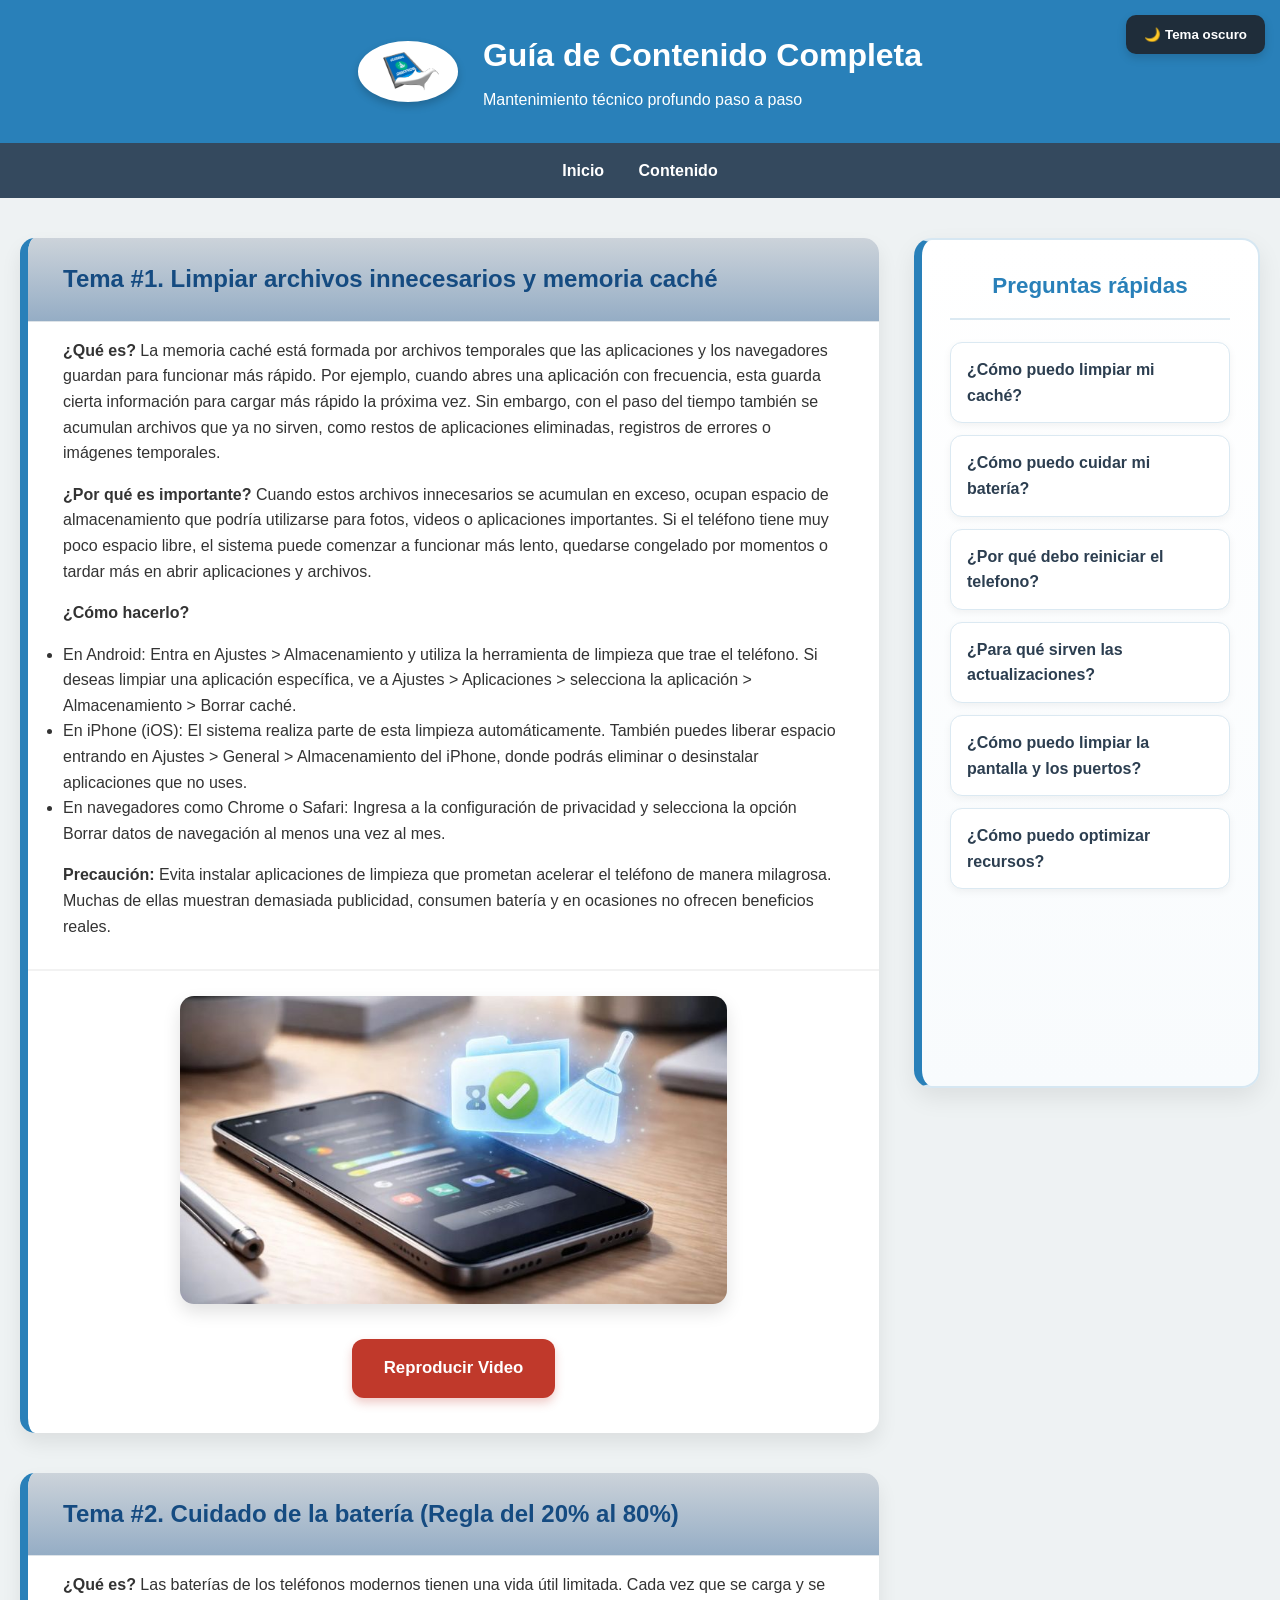
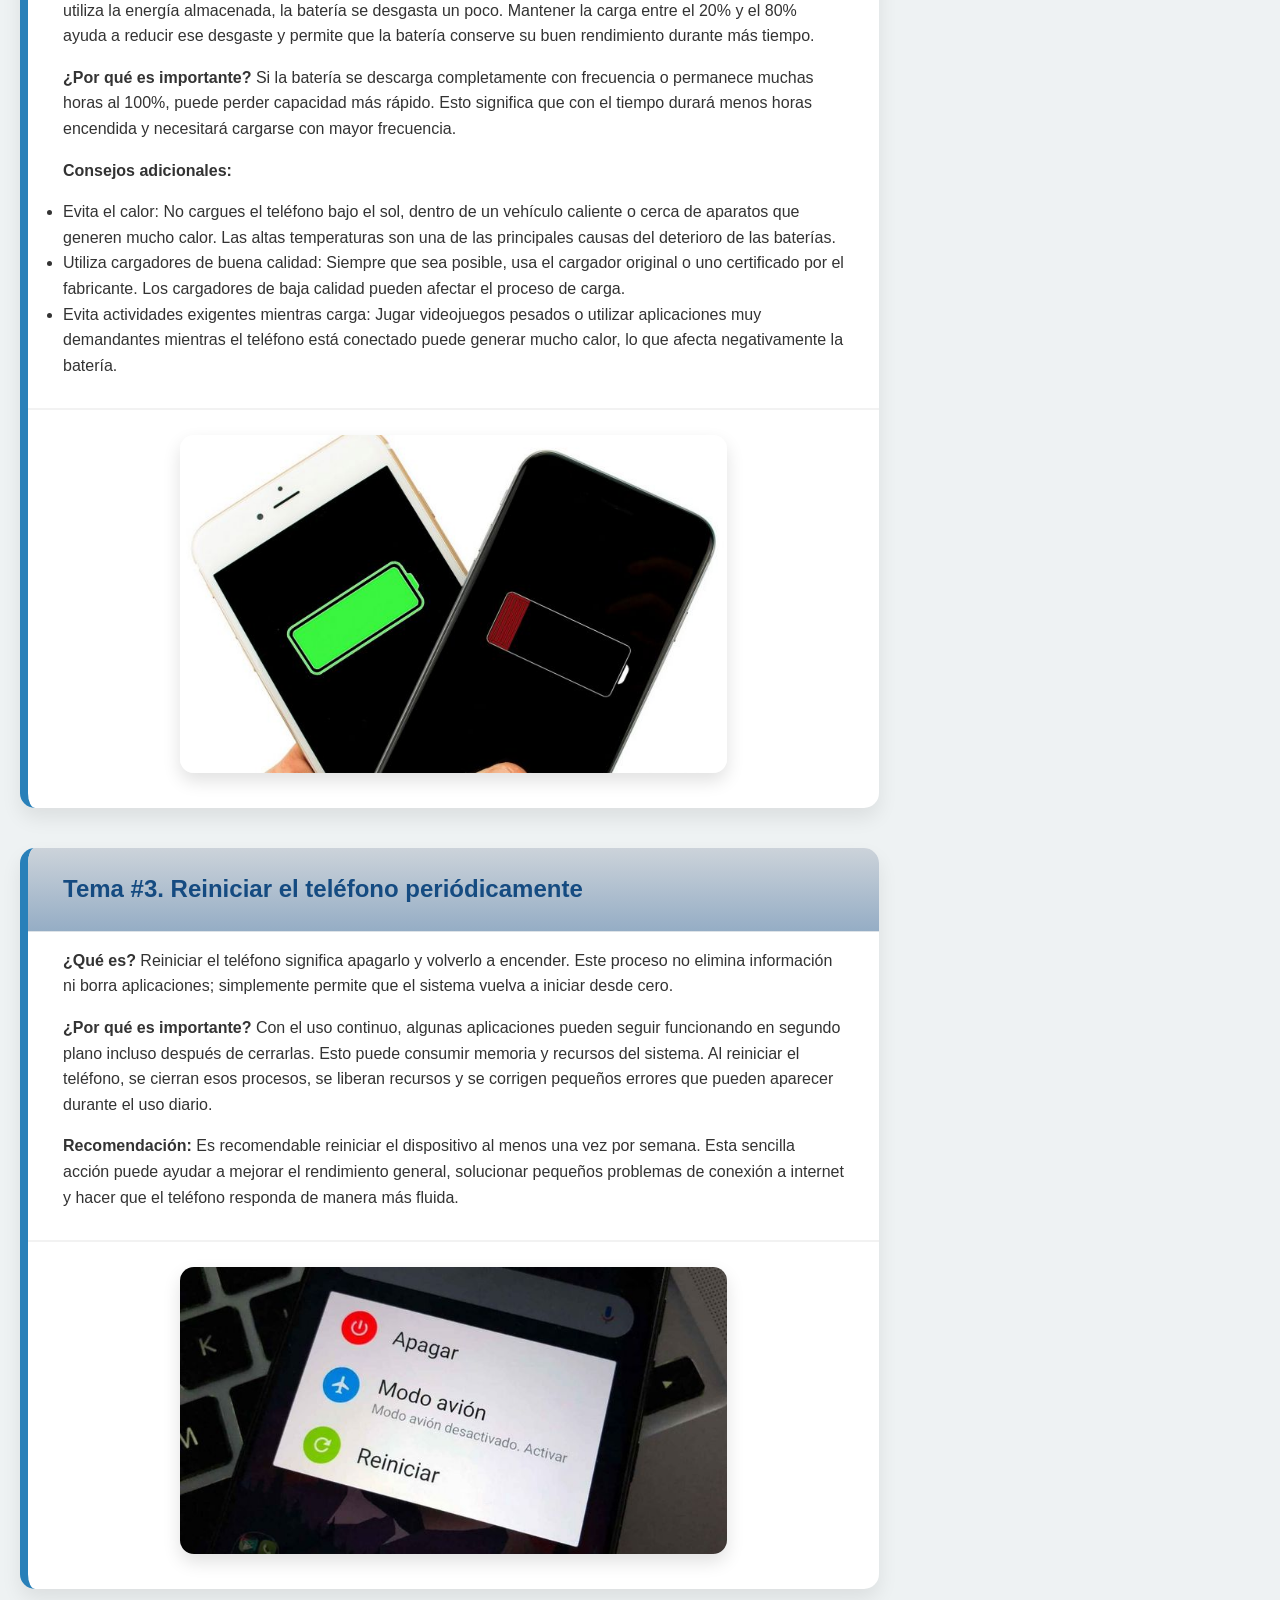
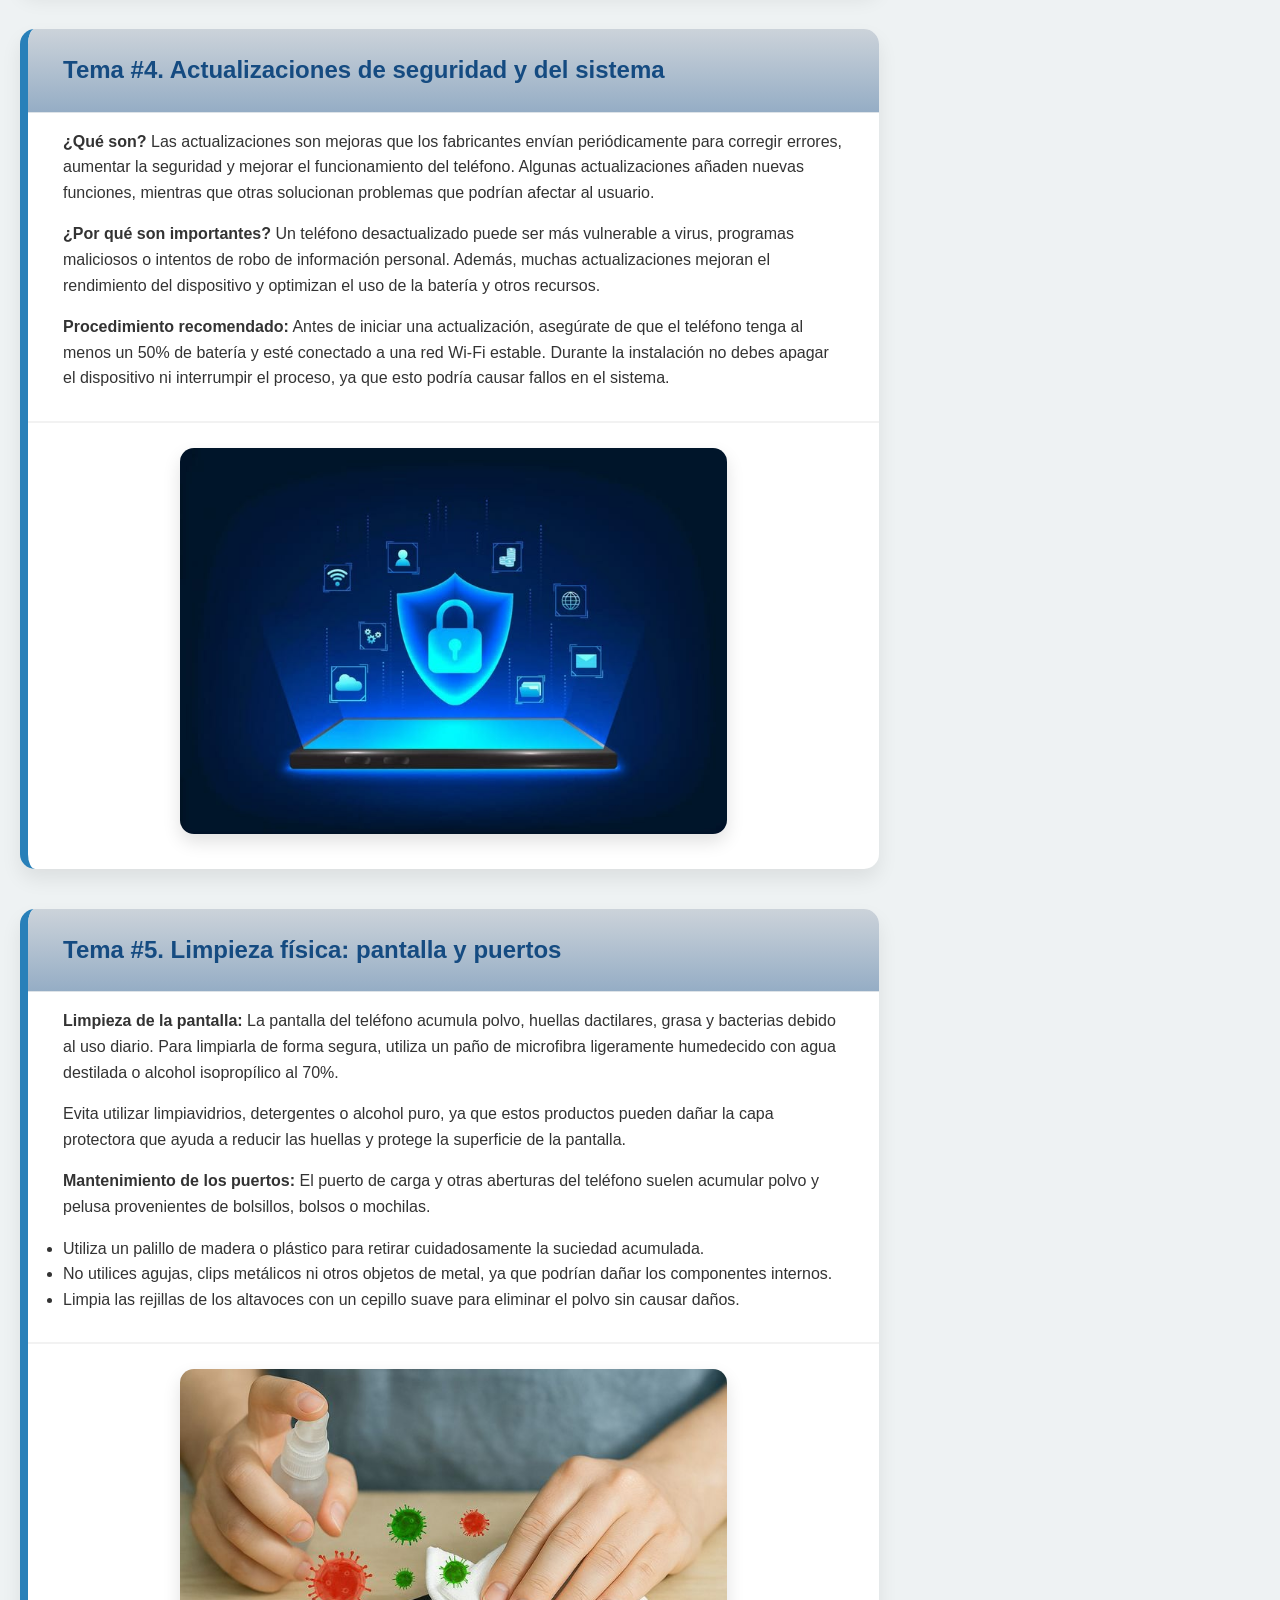
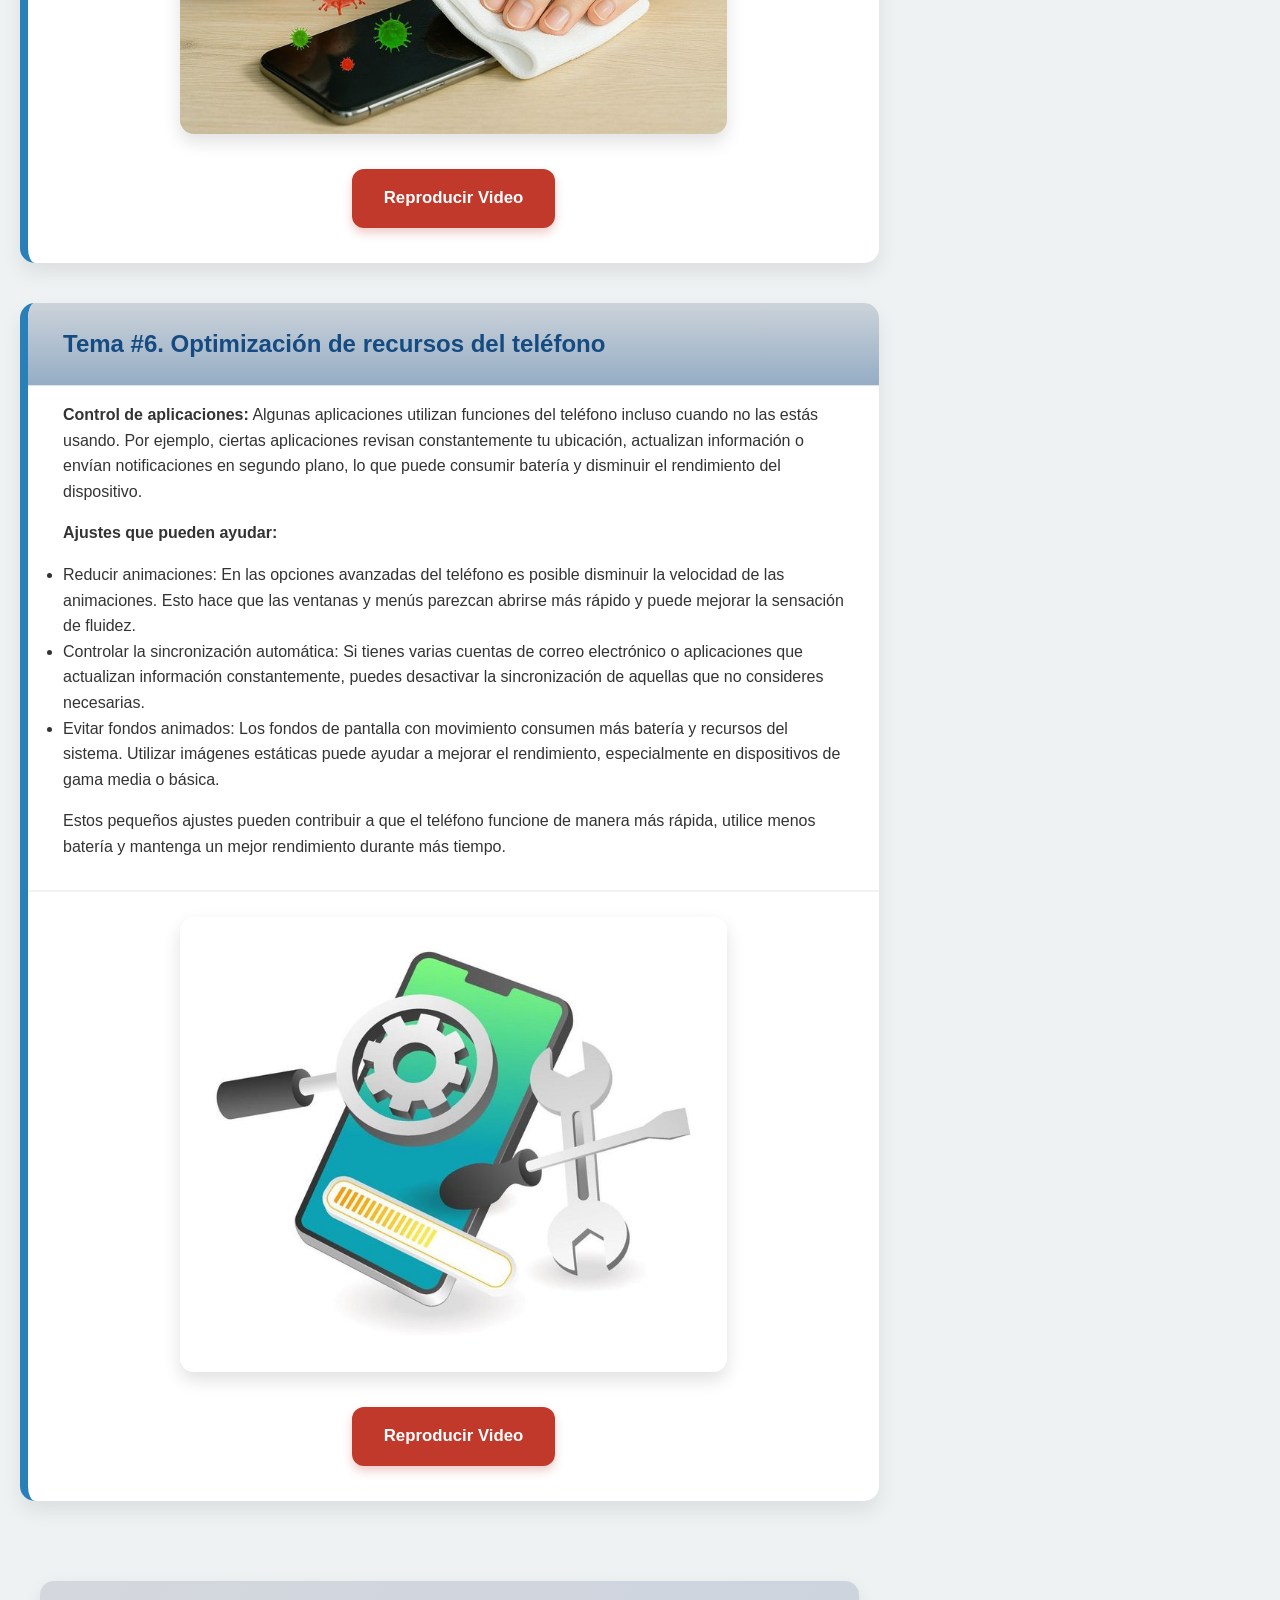
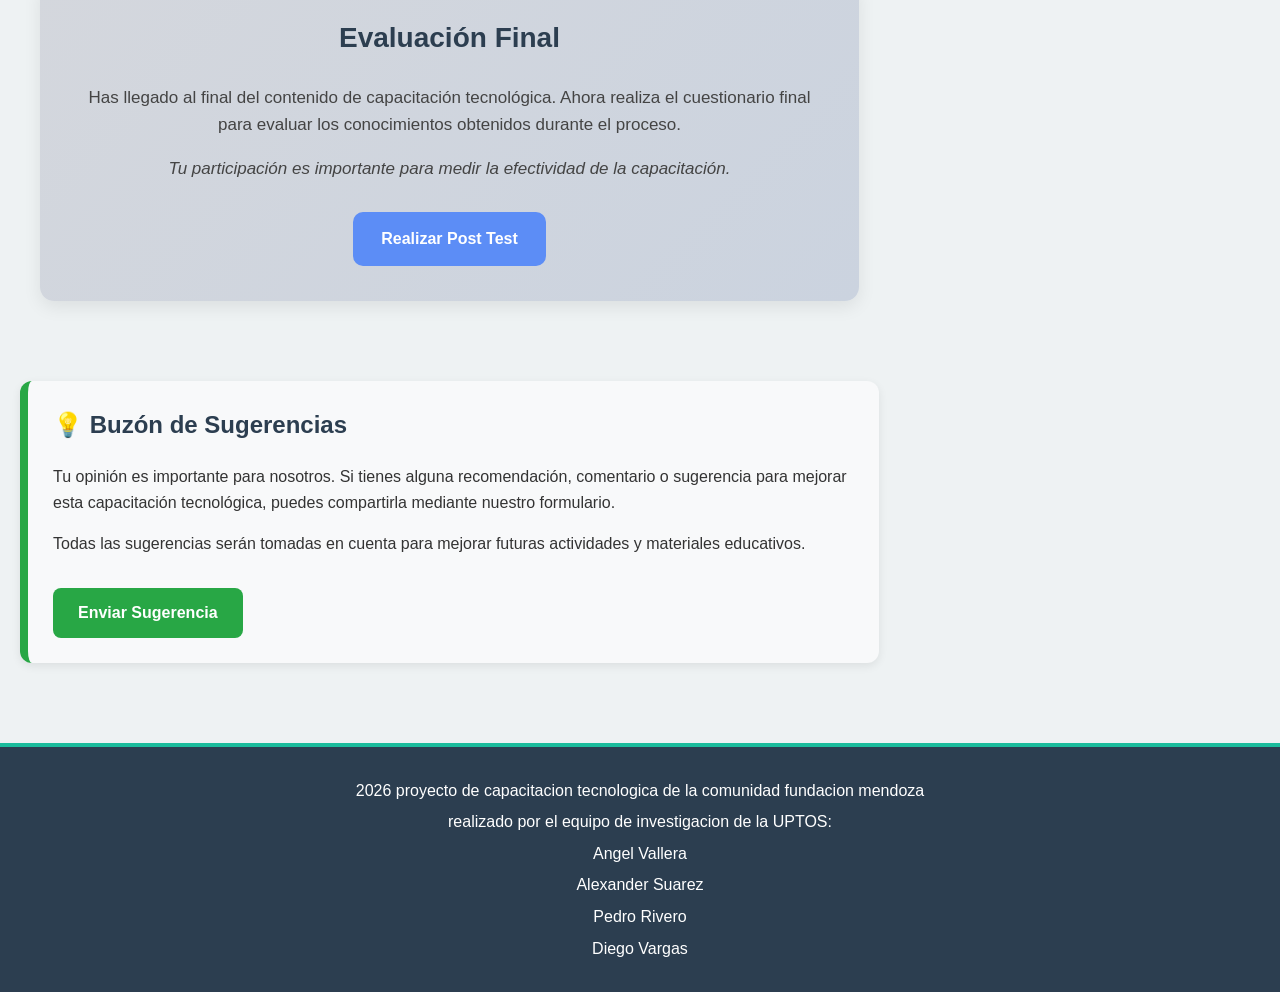
==== info.html @ 71a1b489 "Add files via upload" ====
<!DOCTYPE html>
<html lang="es">
<head>
    <meta charset="UTF-8">
    <meta name="viewport" content="width=device-width, initial-scale=1.0">
    <title>Investigación Detallada - Mantenimiento Preventivo</title>
    <link rel="stylesheet" href="info-style.css">
</head>
<body>
    <button id="tema-toggle" class="btn-tema">🌙 Tema oscuro</button>

    <header>
        <div class="header-container">
            <img src="logo web.png" alt="Logo Mantenimiento" class="logo-sitio">
            <div class="header-texto">
                <h1>Guía de Contenido Completa</h1>
                <p>Mantenimiento técnico profundo paso a paso</p>
            </div>
        </div>
    </header>

    <nav>
        <a href="index.html">Inicio</a>
        <a href="info.html">Contenido</a>
    </nav>

    <main class="contenido-principal">
        <section class="container">
            
            <article id="tema1" class="tema-bloque">
             <h2>Tema #1. Limpiar archivos innecesarios y memoria caché</h2>

<p><b>¿Qué es?</b> La memoria caché está formada por archivos temporales que las aplicaciones y los navegadores guardan para funcionar más rápido. Por ejemplo, cuando abres una aplicación con frecuencia, esta guarda cierta información para cargar más rápido la próxima vez. Sin embargo, con el paso del tiempo también se acumulan archivos que ya no sirven, como restos de aplicaciones eliminadas, registros de errores o imágenes temporales.</p>

<p><b>¿Por qué es importante?</b> Cuando estos archivos innecesarios se acumulan en exceso, ocupan espacio de almacenamiento que podría utilizarse para fotos, videos o aplicaciones importantes. Si el teléfono tiene muy poco espacio libre, el sistema puede comenzar a funcionar más lento, quedarse congelado por momentos o tardar más en abrir aplicaciones y archivos.</p>

<p><b>¿Cómo hacerlo?</b></p>

<ul>
    <li>En Android: Entra en Ajustes > Almacenamiento y utiliza la herramienta de limpieza que trae el teléfono. Si deseas limpiar una aplicación específica, ve a Ajustes > Aplicaciones > selecciona la aplicación > Almacenamiento > Borrar caché.</li>
    <li>En iPhone (iOS): El sistema realiza parte de esta limpieza automáticamente. También puedes liberar espacio entrando en Ajustes > General > Almacenamiento del iPhone, donde podrás eliminar o desinstalar aplicaciones que no uses.</li>
    <li>En navegadores como Chrome o Safari: Ingresa a la configuración de privacidad y selecciona la opción Borrar datos de navegación al menos una vez al mes.</li>
</ul>

<p><b>Precaución:</b> Evita instalar aplicaciones de limpieza que prometan acelerar el teléfono de manera milagrosa. Muchas de ellas muestran demasiada publicidad, consumen batería y en ocasiones no ofrecen beneficios reales.</p>
                <div class="fila-media">
                    <img src="1.jpg" alt="Limpieza de archivos" class="img-mediana">
                    <a href="video1.mp4" target="_blank" class="btn-video">Reproducir Video</a>
                </div>
            </article>

            <article id="tema2" class="tema-bloque">
             <h2>Tema #2. Cuidado de la batería (Regla del 20% al 80%)</h2>

<p><b>¿Qué es?</b> Las baterías de los teléfonos modernos tienen una vida útil limitada. Cada vez que se carga y se utiliza la energía almacenada, la batería se desgasta un poco. Mantener la carga entre el 20% y el 80% ayuda a reducir ese desgaste y permite que la batería conserve su buen rendimiento durante más tiempo.</p>

<p><b>¿Por qué es importante?</b> Si la batería se descarga completamente con frecuencia o permanece muchas horas al 100%, puede perder capacidad más rápido. Esto significa que con el tiempo durará menos horas encendida y necesitará cargarse con mayor frecuencia.</p>

<p><b>Consejos adicionales:</b></p>

<ul>
    <li>Evita el calor: No cargues el teléfono bajo el sol, dentro de un vehículo caliente o cerca de aparatos que generen mucho calor. Las altas temperaturas son una de las principales causas del deterioro de las baterías.</li>
    <li>Utiliza cargadores de buena calidad: Siempre que sea posible, usa el cargador original o uno certificado por el fabricante. Los cargadores de baja calidad pueden afectar el proceso de carga.</li>
    <li>Evita actividades exigentes mientras carga: Jugar videojuegos pesados o utilizar aplicaciones muy demandantes mientras el teléfono está conectado puede generar mucho calor, lo que afecta negativamente la batería.</li>
</ul>
                <div class="fila-media">
                    <img src="2.jpg" alt="Cuidado de batería" class="img-mediana">
                </div>
            </article>

            <article id="tema3" class="tema-bloque">
               <h2>Tema #3. Reiniciar el teléfono periódicamente</h2>

<p><b>¿Qué es?</b> Reiniciar el teléfono significa apagarlo y volverlo a encender. Este proceso no elimina información ni borra aplicaciones; simplemente permite que el sistema vuelva a iniciar desde cero.</p>

<p><b>¿Por qué es importante?</b> Con el uso continuo, algunas aplicaciones pueden seguir funcionando en segundo plano incluso después de cerrarlas. Esto puede consumir memoria y recursos del sistema. Al reiniciar el teléfono, se cierran esos procesos, se liberan recursos y se corrigen pequeños errores que pueden aparecer durante el uso diario.</p>

<p><b>Recomendación:</b> Es recomendable reiniciar el dispositivo al menos una vez por semana. Esta sencilla acción puede ayudar a mejorar el rendimiento general, solucionar pequeños problemas de conexión a internet y hacer que el teléfono responda de manera más fluida.</p>
                <div class="fila-media">
                    <img src="3.jpg" alt="Reinicio del sistema" class="img-mediana">
                </div>
            </article>

            <article id="tema4" class="tema-bloque">
              <h2>Tema #4. Actualizaciones de seguridad y del sistema</h2>

<p><b>¿Qué son?</b> Las actualizaciones son mejoras que los fabricantes envían periódicamente para corregir errores, aumentar la seguridad y mejorar el funcionamiento del teléfono. Algunas actualizaciones añaden nuevas funciones, mientras que otras solucionan problemas que podrían afectar al usuario.</p>

<p><b>¿Por qué son importantes?</b> Un teléfono desactualizado puede ser más vulnerable a virus, programas maliciosos o intentos de robo de información personal. Además, muchas actualizaciones mejoran el rendimiento del dispositivo y optimizan el uso de la batería y otros recursos.</p>

<p><b>Procedimiento recomendado:</b> Antes de iniciar una actualización, asegúrate de que el teléfono tenga al menos un 50% de batería y esté conectado a una red Wi-Fi estable. Durante la instalación no debes apagar el dispositivo ni interrumpir el proceso, ya que esto podría causar fallos en el sistema.</p>
                <div class="fila-media">
                    <img src="4.jpg" alt="Actualización de software" class="img-mediana">
                </div>
            </article>

            <article id="tema5" class="tema-bloque">
             <h2>Tema #5. Limpieza física: pantalla y puertos</h2>

<p><b>Limpieza de la pantalla:</b> La pantalla del teléfono acumula polvo, huellas dactilares, grasa y bacterias debido al uso diario. Para limpiarla de forma segura, utiliza un paño de microfibra ligeramente humedecido con agua destilada o alcohol isopropílico al 70%.</p>

<p>Evita utilizar limpiavidrios, detergentes o alcohol puro, ya que estos productos pueden dañar la capa protectora que ayuda a reducir las huellas y protege la superficie de la pantalla.</p>

<p><b>Mantenimiento de los puertos:</b> El puerto de carga y otras aberturas del teléfono suelen acumular polvo y pelusa provenientes de bolsillos, bolsos o mochilas.</p>

<ul>
    <li>Utiliza un palillo de madera o plástico para retirar cuidadosamente la suciedad acumulada.</li>
    <li>No utilices agujas, clips metálicos ni otros objetos de metal, ya que podrían dañar los componentes internos.</li>
    <li>Limpia las rejillas de los altavoces con un cepillo suave para eliminar el polvo sin causar daños.</li>
</ul>
                <div class="fila-media">
                    <img src="5.jpg" alt="Limpieza física" class="img-mediana">
                    <a href="video5.mp4" target="_blank" class="btn-video">Reproducir Video</a>
                </div>
            </article>

            <article id="tema6" class="tema-bloque">
         <h2>Tema #6. Optimización de recursos del teléfono</h2>

<p><b>Control de aplicaciones:</b> Algunas aplicaciones utilizan funciones del teléfono incluso cuando no las estás usando. Por ejemplo, ciertas aplicaciones revisan constantemente tu ubicación, actualizan información o envían notificaciones en segundo plano, lo que puede consumir batería y disminuir el rendimiento del dispositivo.</p>

<p><b>Ajustes que pueden ayudar:</b></p>

<ul>
    <li>Reducir animaciones: En las opciones avanzadas del teléfono es posible disminuir la velocidad de las animaciones. Esto hace que las ventanas y menús parezcan abrirse más rápido y puede mejorar la sensación de fluidez.</li>
    <li>Controlar la sincronización automática: Si tienes varias cuentas de correo electrónico o aplicaciones que actualizan información constantemente, puedes desactivar la sincronización de aquellas que no consideres necesarias.</li>
    <li>Evitar fondos animados: Los fondos de pantalla con movimiento consumen más batería y recursos del sistema. Utilizar imágenes estáticas puede ayudar a mejorar el rendimiento, especialmente en dispositivos de gama media o básica.</li>
</ul>

<p>Estos pequeños ajustes pueden contribuir a que el teléfono funcione de manera más rápida, utilice menos batería y mantenga un mejor rendimiento durante más tiempo.</p>
                <div class="fila-media">
                    <img src="6.jpg" alt="Optimización de recursos" class="img-mediana">
                    <a href="video6.mp4" target="_blank" class="btn-video">Reproducir Video</a>
                </div>
            </article>

            <section class="post-test">
                <div class="post-test-box">
                    <h2>Evaluación Final</h2>

                    <p>
                        Has llegado al final del contenido de capacitación tecnológica.
                        Ahora realiza el cuestionario final para evaluar los conocimientos
                        obtenidos durante el proceso.
                    </p>

                    <p class="nota-post">
                        Tu participación es importante para medir la efectividad de la capacitación.
                    </p>

                    <a href="https://docs.google.com/forms/d/14wdNk48Sd9aMszCp9nceP_aJerEyfp00FJohnxTv6bg/edit"
                       target="_blank"
                       class="btn-post-test">
                       Realizar Post Test
                    </a>
                </div>
            </section>
<section class="buzon-sugerencias">
    <div class="sugerencias-box">

        <h2>💡 Buzón de Sugerencias</h2>

        <p>
            Tu opinión es importante para nosotros. Si tienes alguna recomendación,
            comentario o sugerencia para mejorar esta capacitación tecnológica,
            puedes compartirla mediante nuestro formulario.
        </p>

        <p>
            Todas las sugerencias serán tomadas en cuenta para mejorar futuras
            actividades y materiales educativos.
        </p>

        <a href="https://docs.google.com/forms/d/e/1FAIpQLSfY4zK6LDPZtEzQMRwhJcm-G4eXwYAjI5s2JWWVG6-jeSOGWw/viewform?usp=publish-editor"
           target="_blank"
           class="btn-sugerencias">
           Enviar Sugerencia
        </a>

    </div>
</section>
        </section>

        <aside class="aside-preguntas">
            <h3>Preguntas rápidas</h3>
            <a href="#tema1">¿Cómo puedo limpiar mi caché?</a>
            <a href="#tema2">¿Cómo puedo cuidar mi batería?</a>
            <a href="#tema3">¿Por qué debo reiniciar el telefono?</a>
            <a href="#tema4">¿Para qué sirven las actualizaciones?</a>
            <a href="#tema5">¿Cómo puedo limpiar la pantalla y los puertos?</a>
            <a href="#tema6">¿Cómo puedo optimizar recursos?</a>
        </aside>
    </main>

    <footer class="footer">
        <p>2026 proyecto de capacitacion tecnologica de la comunidad fundacion mendoza</p>
        <p>realizado por el equipo de investigacion de la UPTOS:</p>
        <p>Angel Vallera </p>
        <p>Alexander Suarez </p>
        <p>Pedro Rivero </p>
        <p>Diego Vargas </p>
    </footer>

    <script>
        const botonTema = document.getElementById("tema-toggle");

        if (localStorage.getItem("tema") === "oscuro") {
            document.body.classList.add("dark-mode");
            botonTema.textContent = "☀️ Tema claro";
        }

        botonTema.addEventListener("click", () => {
            document.body.classList.toggle("dark-mode");

            if (document.body.classList.contains("dark-mode")) {
                localStorage.setItem("tema", "oscuro");
                botonTema.textContent = "☀️ Tema claro";
            } else {
                localStorage.setItem("tema", "claro");
                botonTema.textContent = "🌙 Tema oscuro";
            }
        });
    </script>
</body>
</html>
---- info-style.css ----
/* --- ESTILOS GENERALES --- */
body {
    font-family: 'Segoe UI', Tahoma, Geneva, Verdana, sans-serif;
    margin: 0;
    background-color: #eef2f3;
    color: #333;
    line-height: 1.6;
    transition: background-color 0.3s ease, color 0.3s ease;
}

html {
    scroll-behavior: smooth;
}

header {
    background: #2980b9;
    color: white;
    padding: 30px 20px;
    transition: background-color 0.3s ease;
}

.header-container {
    display: flex;
    align-items: center;
    justify-content: center;
    gap: 25px;
    max-width: 1150px;
    margin: 0 auto;
}

.logo-sitio {
    width: 90px;
    height: auto;
    border-radius: 50%;
    background-color: white;
    padding: 5px;
    box-shadow: 0 4px 8px rgba(0,0,0,0.2);
}

.header-texto {
    text-align: left;
}

.header-texto h1 {
    margin: 0;
}

.header-texto p {
    margin: 6px 0 0;
}

/* --- NAVEGACIÓN --- */
nav {
    background: #34495e;
    padding: 15px;
    text-align: center;
    position: sticky;
    top: 0;
    z-index: 100;
    transition: background-color 0.3s ease;
}

nav a {
    color: white;
    margin: 0 15px;
    text-decoration: none;
    font-weight: bold;
}

/* --- CONTENIDO PRINCIPAL + ASIDE --- */
.contenido-principal {
    max-width: 1400px;
    margin: 40px auto;
    padding: 0 20px;
    display: flex;
    gap: 35px;
    align-items: flex-start;
}

/* --- BLOQUES DE CONTENIDO --- */
.container {
    flex: 1;
    margin: 0;
    padding: 0;
    max-width: 1100px;
}

.tema-bloque {
    background: white;
    margin-bottom: 40px;
    padding: 0;
    border-radius: 15px;
    border-left: 8px solid #2980b9;
    box-shadow: 0 10px 20px rgba(0,0,0,0.08);
    overflow: hidden;
    transition: background-color 0.3s ease, box-shadow 0.3s ease;
}

.tema-bloque h2 {
    background: linear-gradient(180deg,#ccd3da 0%,#95adc5 100%);
    color: #154b81;
    margin: 0;
    padding: 22px 35px;
    border-bottom: 1px solid #dde3e8;
    transition: background 0.3s ease, color 0.3s ease;
}

.tema-bloque p,
.tema-bloque ul,
.tema-bloque .fila-media {
    padding-left: 35px;
    padding-right: 35px;
}

.tema-bloque .fila-media {
    padding-bottom: 35px;
}
/* --- BUZON DE SUGERENCIAS --- */
.buzon-sugerencias{
    margin: 40px 0;
}

.sugerencias-box{
    background: #f8f9fa;
    border-left: 8px solid #28a745;
    padding: 25px;
    border-radius: 12px;
    box-shadow: 0 3px 10px rgba(0,0,0,0.08);
}

.sugerencias-box h2{
    margin-top: 0;
    color: #2c3e50;
}

.btn-sugerencias{
    display: inline-block;
    margin-top: 15px;
    padding: 12px 25px;
    background: #28a745;
    color: white;
    text-decoration: none;
    border-radius: 8px;
    font-weight: bold;
    transition: 0.3s;
}

.btn-sugerencias:hover{
    transform: translateY(-2px);
}
/* --- ASIDE DE PREGUNTAS --- */
.aside-preguntas {
    width: 280px;
    min-height: calc(100vh - 110px);
    background: linear-gradient(180deg, #ffffff 0%, #f8fbfd 100%);
    padding: 28px;
    border-radius: 18px;
    border: 2px solid #d6e7f2;
    border-left: 8px solid #2980b9;
    box-shadow:
        0 10px 25px rgba(0,0,0,0.08),
        inset 0 1px 0 rgba(255,255,255,0.8);
    position: sticky;
    top: 90px;
    flex-shrink: 0;
    transition: background 0.3s ease, border-color 0.3s ease;
}

.aside-preguntas h3 {
    margin-top: 0;
    color: #2980b9;
    font-size: 1.4em;
    border-bottom: 2px solid #dbe9f2;
    padding-bottom: 14px;
    margin-bottom: 22px;
    text-align: center;
    transition: color 0.3s ease, border-color 0.3s ease;
}

.aside-preguntas a {
    display: block;
    text-decoration: none;
    color: #2c3e50;
    font-weight: 600;
    padding: 14px 16px;
    border-radius: 12px;
    margin-bottom: 12px;
    transition: all 0.25s ease;
    background: #ffffff;
    border: 1px solid #dbe9f2;
    box-shadow: 0 3px 8px rgba(0,0,0,0.05);
}

.aside-preguntas a:hover {
    background: #2980b9;
    color: white;
    border-color: #2980b9;
    transform: translateX(6px);
    box-shadow: 0 8px 16px rgba(41,128,185,0.25);
}

/* --- FILA DE IMAGEN Y BOTÓN --- */
.fila-media {
    display: flex;
    align-items: center;
    justify-content: center;
    gap: 35px;
    margin-top: 30px;
    border-top: 2px solid #f2f2f2;
    padding: 25px 35px 35px;
    flex-wrap: wrap;
    text-align: center;
}

.img-mediana {
    width: 70%;
    max-width: 600px;
    height: auto;
    display: block;
    margin: 0 auto;
    border-radius: 14px;
    box-shadow: 0 8px 18px rgba(0,0,0,0.12);
}

.btn-video {
    display: inline-block;
    padding: 16px 32px;
    background-color: #c0392b;
    color: white;
    text-decoration: none;
    border-radius: 12px;
    font-weight: bold;
    font-size: 1.05em;
    transition: all 0.3s ease;
    text-align: center;
    box-shadow: 0 5px 10px rgba(192,57,43,0.25);
}

.btn-video:hover {
    background-color: #e74c3c;
    transform: translateY(-3px);
    box-shadow: 0 8px 14px rgba(231,76,60,0.25);
}

/* ===== POST TEST ===== */
.post-test {
    margin: 60px auto;
    padding: 20px;
}

.post-test-box {
    background: linear-gradient(135deg, #d4d7dd, #cbd3df);
    border-radius: 14px;
    padding: 35px;
    max-width: 850px;
    margin: auto;
    text-align: center;
    box-shadow: 0 6px 18px rgba(0, 0, 0, 0.08);
    transition: background 0.3s ease, color 0.3s ease;
}

.post-test-box h2 {
    margin-top: 0;
    color: #2c3e50;
    font-size: 28px;
    transition: color 0.3s ease;
}

.post-test-box p {
    color: #444;
    font-size: 17px;
    line-height: 1.6;
    margin-bottom: 15px;
    transition: color 0.3s ease;
}

.nota-post {
    font-style: italic;
    color: #5a6470;
}

.btn-post-test {
    display: inline-block;
    margin-top: 15px;
    padding: 14px 28px;
    background: #5c8df6;
    color: white;
    text-decoration: none;
    font-size: 16px;
    font-weight: bold;
    border-radius: 10px;
    transition: 0.3s ease;
}

.btn-post-test:hover {
    background: #4475db;
    transform: translateY(-2px);
    box-shadow: 0 5px 12px rgba(68,117,219,0.25);
}

/* --- FOOTER --- */
.footer {
    width: 100%;
    background-color: #2c3e50;
    color: #ffffff;
    text-align: center;
    padding: 25px 15px;
    margin-top: 40px;
    border-top: 4px solid #1abc9c;
    box-sizing: border-box;
    transition: background-color 0.3s ease, color 0.3s ease;
}

.footer p {
    margin: 6px 0;
    font-size: 16px;
}

/* --- BOTÓN TEMA OSCURO --- */
.btn-tema {
    position: fixed;
    top: 15px;
    right: 15px;
    z-index: 1000;
    background: #1f2d3a;
    color: white;
    border: none;
    padding: 12px 18px;
    border-radius: 10px;
    font-weight: bold;
    cursor: pointer;
    box-shadow: 0 4px 10px rgba(0,0,0,0.15);
    transition: background 0.3s ease, transform 0.3s ease;
}

.btn-tema:hover {
    background: #2c3e50;
    transform: translateY(-2px);
}

/* --- MODO OSCURO --- */
body.dark-mode {
    background-color: #10141a;
    color: #e8edf2;
}

body.dark-mode header {
    background: #17212b;
}

body.dark-mode nav {
    background: #0f1720;
}

body.dark-mode .tema-bloque {
    background: #18212b;
    color: #e8edf2;
    box-shadow: 0 10px 20px rgba(0,0,0,0.28);
}

body.dark-mode .tema-bloque h2 {
    background: linear-gradient(180deg,#233142 0%,#314456 100%);
    color: #b9dcff;
    border-bottom-color: #2c3b49;
}

body.dark-mode .tema-bloque p,
body.dark-mode .tema-bloque ul {
    color: #d5dde6;
}

body.dark-mode .aside-preguntas {
    background: linear-gradient(180deg, #18212b 0%, #141c25 100%);
    border-color: #2c3b49;
}

body.dark-mode .aside-preguntas h3 {
    color: #7ec0ff;
    border-bottom-color: #2c3b49;
}

body.dark-mode .aside-preguntas a {
    background: #243140;
    color: #e8edf2;
    border-color: #314456;
}

body.dark-mode .aside-preguntas a:hover {
    background: #2980b9;
    color: white;
}

body.dark-mode .post-test-box {
    background: linear-gradient(135deg, #263340, #2f4050);
}

body.dark-mode .post-test-box h2 {
    color: #b9dcff;
}

body.dark-mode .post-test-box p,
body.dark-mode .nota-post {
    color: #e8edf2;
}

body.dark-mode .footer {
    background-color: #0f1720;
    color: #e8edf2;
}

body.dark-mode .btn-tema {
    background: #e8edf2;
    color: #111827;
}

/* --- RESPONSIVE --- */
@media (max-width: 1024px) {
    .contenido-principal {
        flex-direction: column;
    }

    .aside-preguntas {
        width: 100%;
        min-height: auto;
        position: static;
        order: -1;
    }
}

@media (max-width: 768px) {
    .fila-media {
        flex-direction: column;
        text-align: center;
    }

    .img-mediana {
        width: 100%;
        max-width: 100%;
    }

    .header-container {
        flex-direction: column;
    }

    .header-texto {
        text-align: center;
    }

    nav a {
        display: inline-block;
        margin: 8px;
    }

    .btn-tema {
        top: 10px;
        right: 10px;
        padding: 10px 14px;
        font-size: 14px;
    }
}
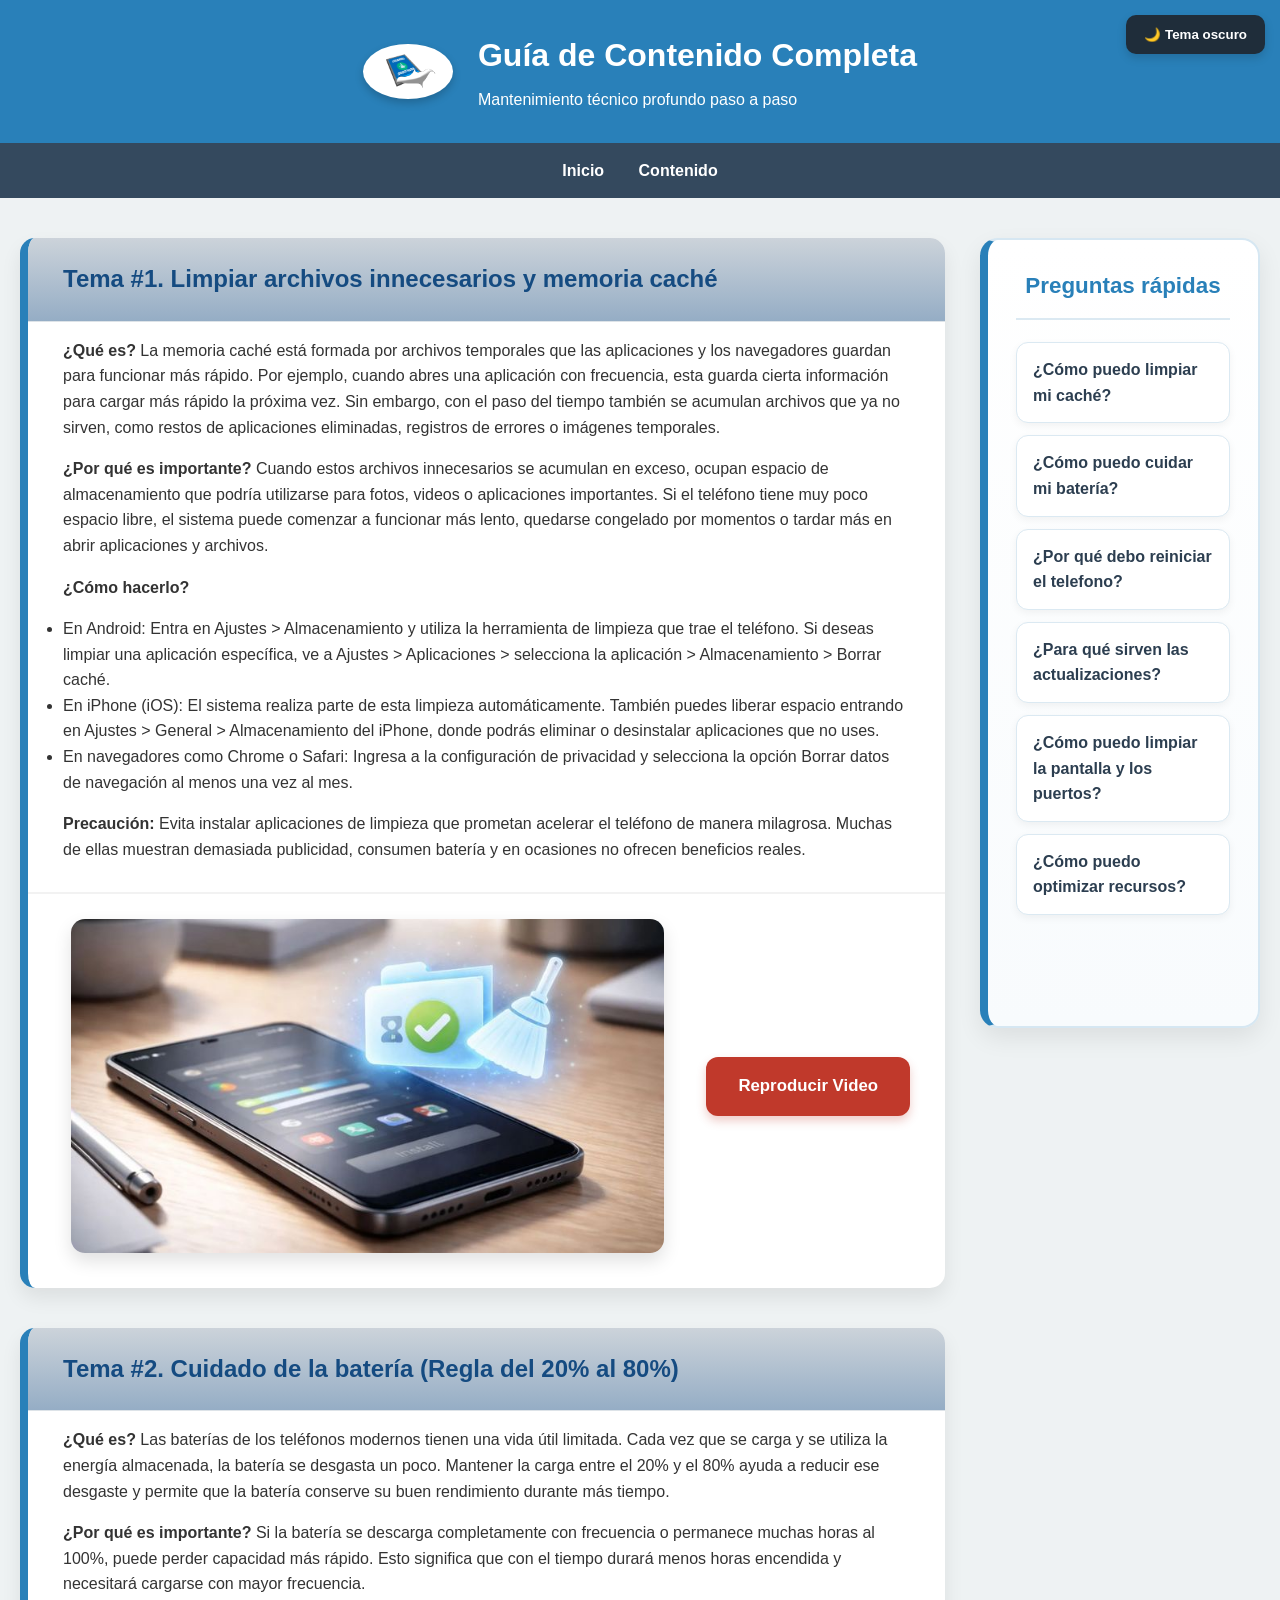
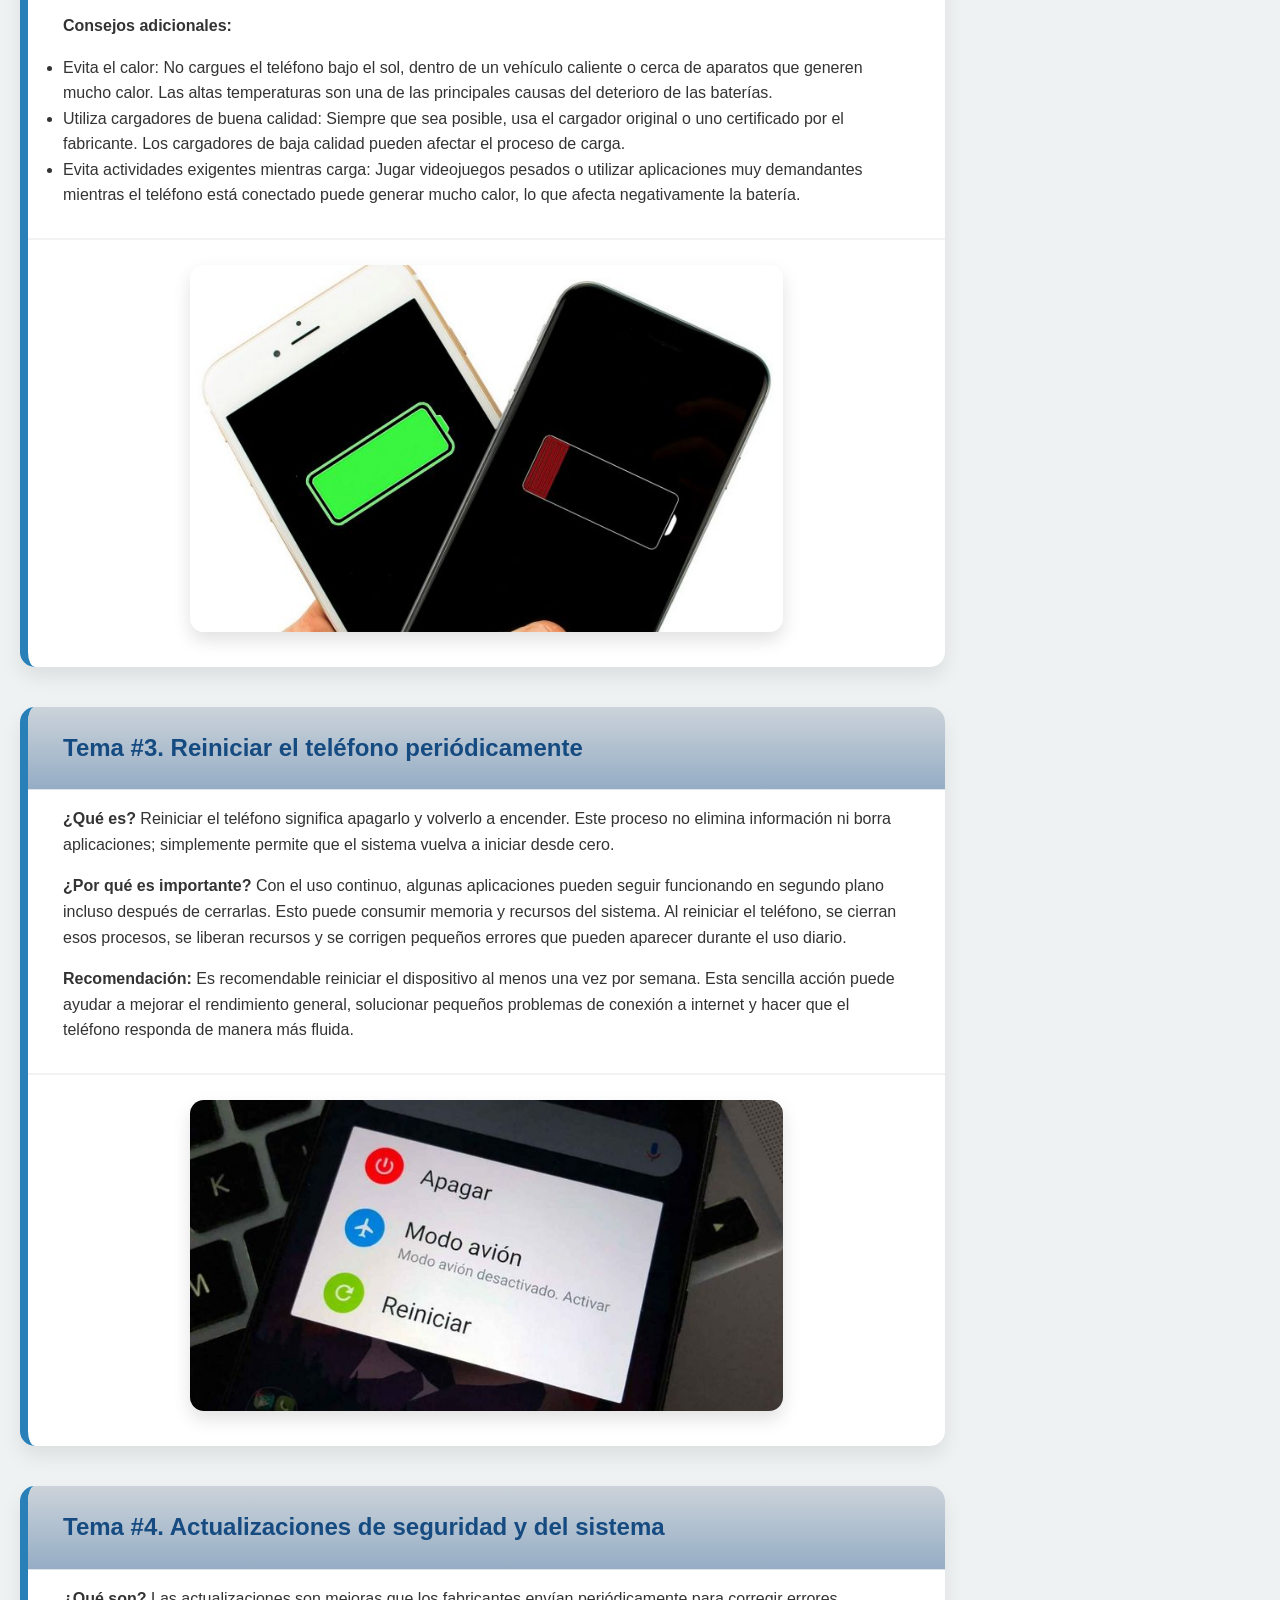
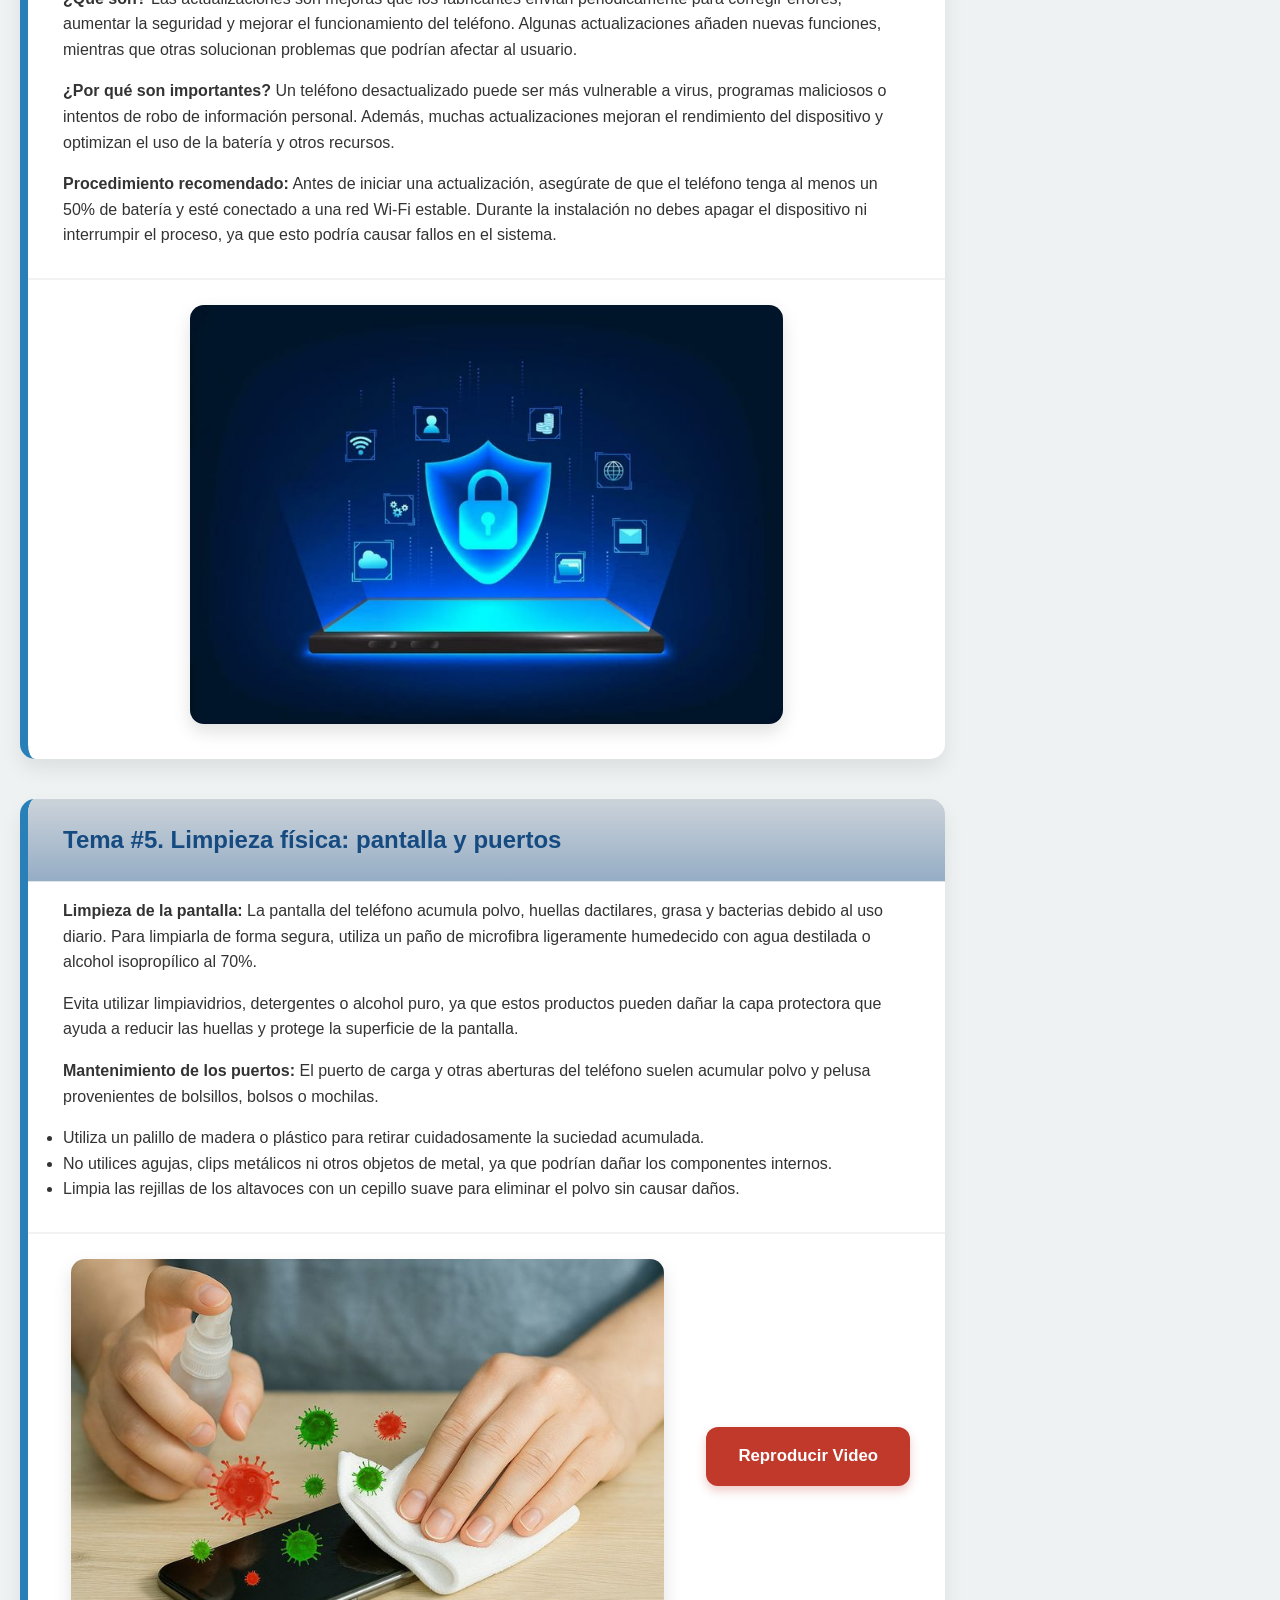
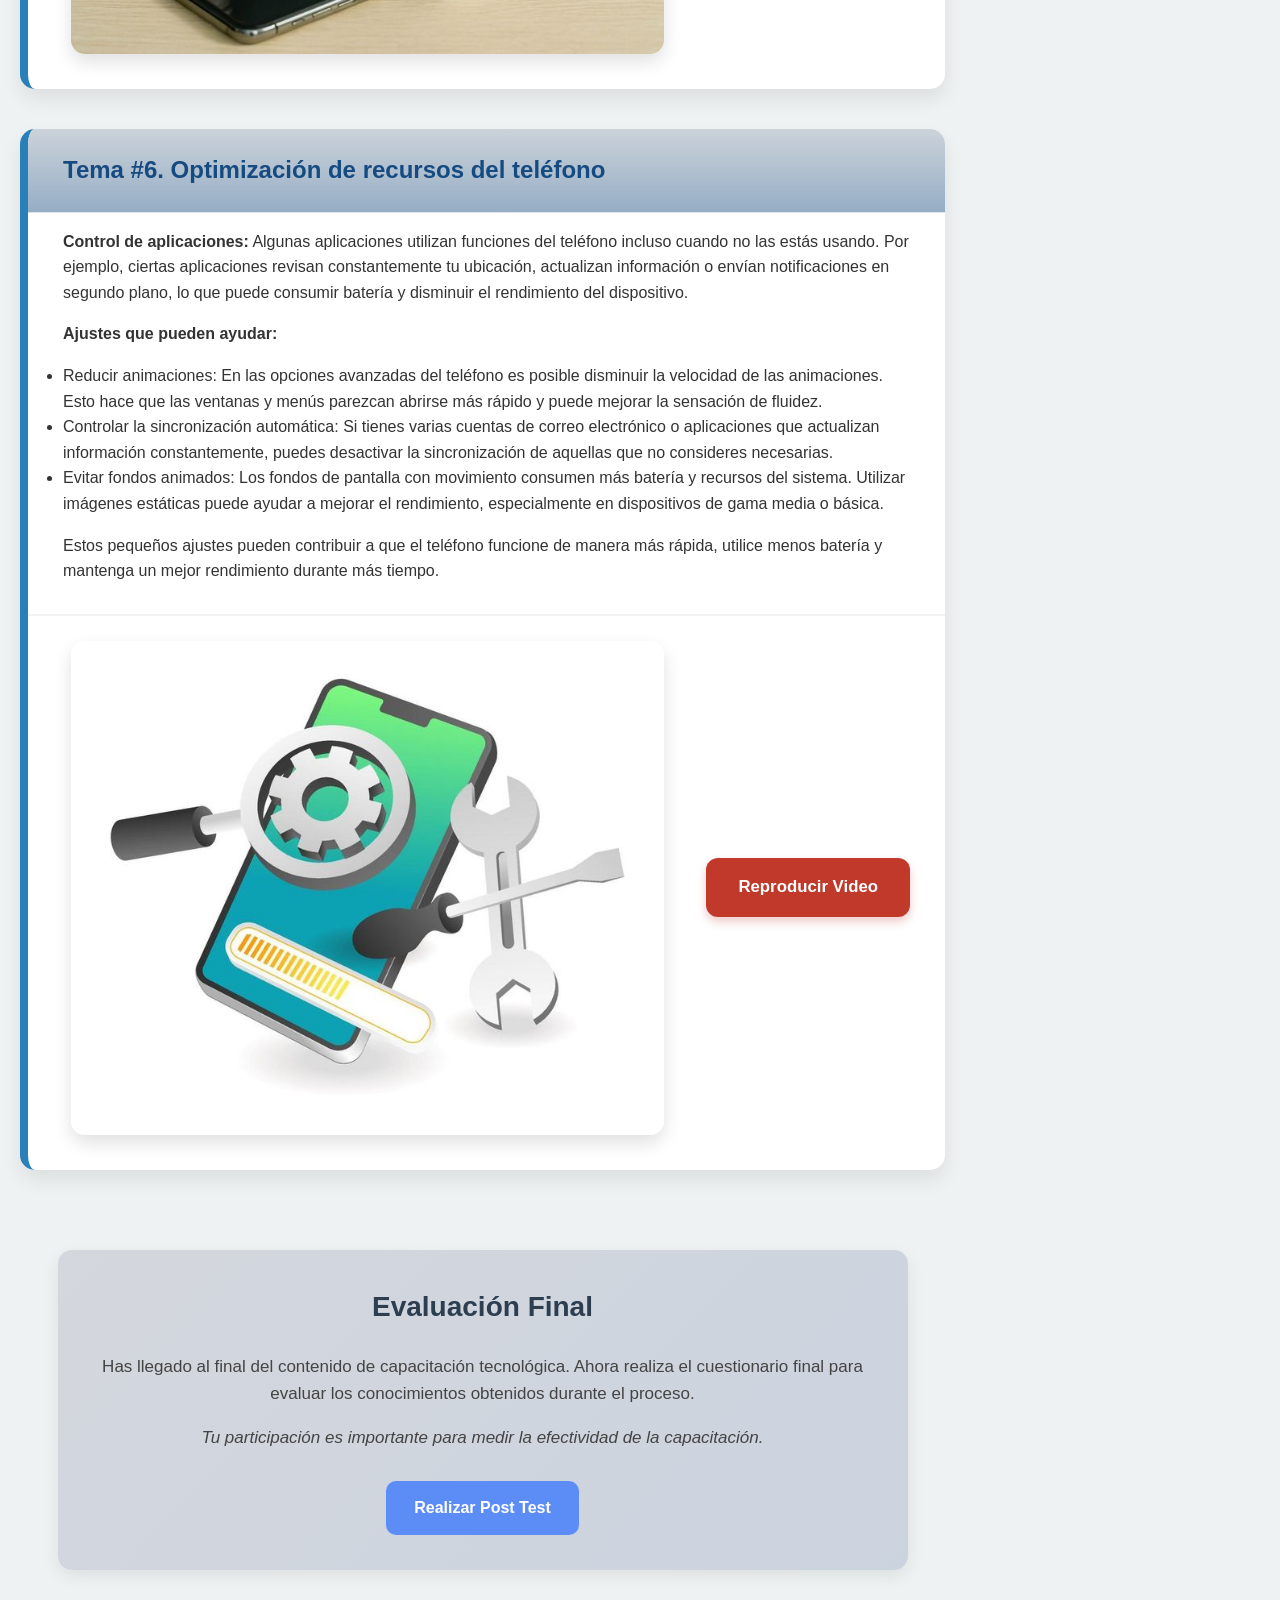
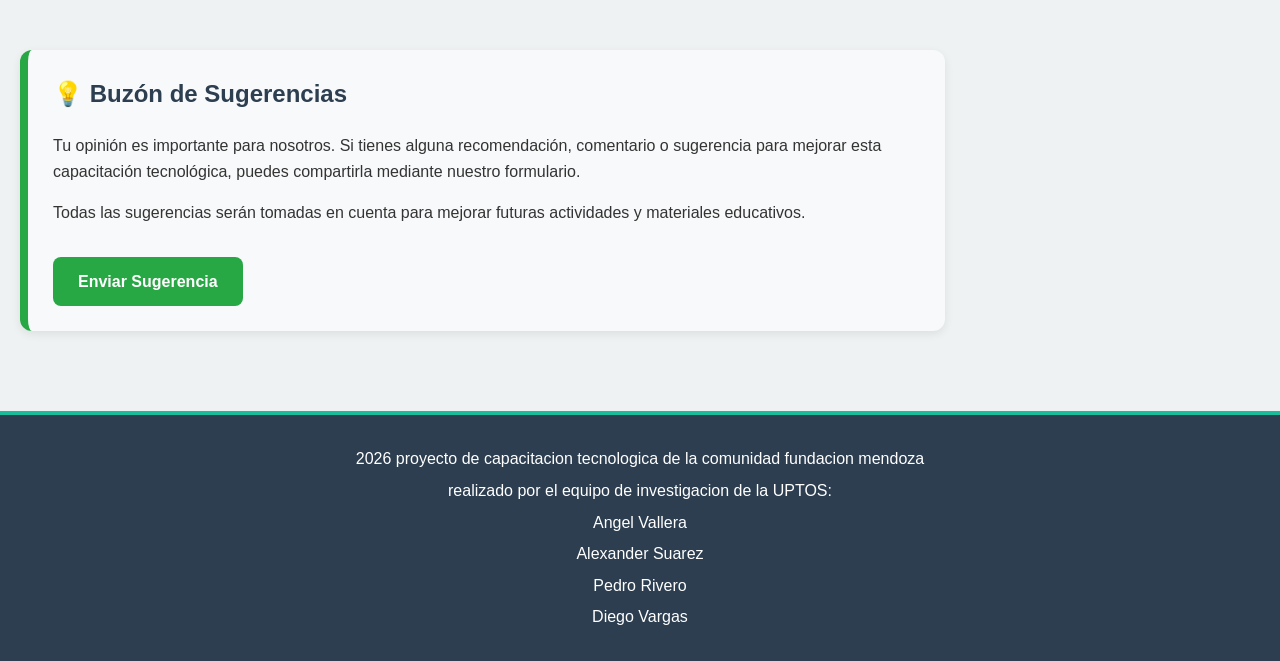
==== commit fefaaf72: "info.html" ====
--- a/info.html
+++ b/info.html
@@ -45,7 +45,7 @@
 <p><b>Precaución:</b> Evita instalar aplicaciones de limpieza que prometan acelerar el teléfono de manera milagrosa. Muchas de ellas muestran demasiada publicidad, consumen batería y en ocasiones no ofrecen beneficios reales.</p>
                 <div class="fila-media">
                     <img src="1.jpg" alt="Limpieza de archivos" class="img-mediana">
-                    <a href="video1.mp4" target="_blank" class="btn-video">Reproducir Video</a>
+                    <a href="https://youtu.be/WqM_0jqNfNk" target="_blank" class="btn-video">Reproducir Video</a>
                 </div>
             </article>
 
@@ -110,7 +110,7 @@
 </ul>
                 <div class="fila-media">
                     <img src="5.jpg" alt="Limpieza física" class="img-mediana">
-                    <a href="video5.mp4" target="_blank" class="btn-video">Reproducir Video</a>
+                    <a href="https://youtube.com/shorts/VFGJFlXgw-E?feature=share" target="_blank" class="btn-video">Reproducir Video</a>
                 </div>
             </article>
 
@@ -130,7 +130,7 @@
 <p>Estos pequeños ajustes pueden contribuir a que el teléfono funcione de manera más rápida, utilice menos batería y mantenga un mejor rendimiento durante más tiempo.</p>
                 <div class="fila-media">
                     <img src="6.jpg" alt="Optimización de recursos" class="img-mediana">
-                    <a href="video6.mp4" target="_blank" class="btn-video">Reproducir Video</a>
+                    <a href="https://youtube.com/shorts/rnx17aA-LxA?feature=share" target="_blank" class="btn-video">Reproducir Video</a>
                 </div>
             </article>
 
@@ -222,4 +222,4 @@
         });
     </script>
 </body>
-</html>+</html>
--- a/info-style.css
+++ b/info-style.css
@@ -11,7 +11,14 @@
 html {
     scroll-behavior: smooth;
 }
-
+* {
+    box-sizing: border-box;
+}
+
+html,
+body {
+    overflow-x: hidden;
+}
 header {
     background: #2980b9;
     color: white;
@@ -412,25 +419,123 @@
     background: #e8edf2;
     color: #111827;
 }
-
-/* --- RESPONSIVE --- */
+body.dark-mode .btn-video {
+    background: #c74a3b;
+}
+
+body.dark-mode .btn-video:hover {
+    background: #e05a4b;
+}
+body.dark-mode .sugerencias-box {
+    background: linear-gradient(135deg, #263340, #2f4050);
+    border-left-color: #2fa56b;
+    box-shadow: 0 4px 15px rgba(0,0,0,0.28);
+}
+
+body.dark-mode .sugerencias-box h2 {
+    color: #8dd8a8;
+}
+
+body.dark-mode .sugerencias-box p {
+    color: #e8edf2;
+}
+
+body.dark-mode .btn-sugerencias {
+    background: #2fa56b;
+}
+
+body.dark-mode .btn-sugerencias:hover {
+    background: #248a58;
+}
+/* --- RESPONSIVE--- */
+
 @media (max-width: 1024px) {
+
     .contenido-principal {
         flex-direction: column;
+        align-items: stretch;
+        padding: 0 15px;
+    }
+
+    .container {
+        max-width: 100%;
     }
 
     .aside-preguntas {
         width: 100%;
         min-height: auto;
-        position: static;
-        order: -1;
+        margin-bottom: 25px;
+        box-sizing: border-box;
     }
 }
 
 @media (max-width: 768px) {
+
+    html,
+    body {
+        overflow-x: hidden;
+    }
+
+    * {
+        box-sizing: border-box;
+    }
+
+    header {
+        padding: 20px 15px;
+    }
+
+    .header-container {
+        flex-direction: column;
+        text-align: center;
+        gap: 15px;
+    }
+
+    .logo-sitio {
+        width: 75px;
+    }
+
+    .header-texto {
+        text-align: center;
+    }
+
+    .header-texto h1 {
+        font-size: 1.8rem;
+    }
+
+    .header-texto p {
+        font-size: 1rem;
+    }
+
+    nav a {
+        display: inline-block;
+        margin: 6px;
+    }
+
+    .contenido-principal {
+        margin: 20px auto;
+        padding: 0 10px;
+    }
+
+    .tema-bloque {
+        margin-bottom: 25px;
+        border-left-width: 6px;
+    }
+
+    .tema-bloque h2 {
+        padding: 18px;
+        font-size: 1.25rem;
+    }
+
+    .tema-bloque p,
+    .tema-bloque ul {
+        padding-left: 18px;
+        padding-right: 18px;
+    }
+
     .fila-media {
         flex-direction: column;
-        text-align: center;
+        gap: 15px;
+        padding: 20px 18px;
     }
 
     .img-mediana {
@@ -438,23 +543,76 @@
         max-width: 100%;
     }
 
-    .header-container {
-        flex-direction: column;
-    }
-
-    .header-texto {
-        text-align: center;
+    .aside-preguntas {
+        order: -1;
+        width: 100%;
+        max-width: 100%;
+        padding: 18px;
+    }
+
+    .aside-preguntas h3 {
+        font-size: 1.2rem;
+    }
+
+    .aside-preguntas a {
+        padding: 12px;
+    }
+
+    .btn-video,
+    .btn-post-test,
+    .btn-sugerencias {
+        width: 100%;
+        max-width: 320px;
+    }
+
+    .post-test-box,
+    .sugerencias-box {
+        padding: 20px;
+    }
+
+    .btn-tema {
+        top: 8px;
+        right: 8px;
+        padding: 8px 12px;
+        font-size: 13px;
+        max-width: calc(100vw - 16px);
+    }
+}
+
+@media (max-width: 480px) {
+
+    .header-texto h1 {
+        font-size: 1.5rem;
+    }
+
+    .header-texto p {
+        font-size: 0.9rem;
     }
 
     nav a {
-        display: inline-block;
-        margin: 8px;
-    }
-
-    .btn-tema {
-        top: 10px;
-        right: 10px;
-        padding: 10px 14px;
-        font-size: 14px;
-    }
-}+        display: block;
+        margin: 8px auto;
+        width: fit-content;
+    }
+
+    .tema-bloque h2 {
+        font-size: 1.1rem;
+        padding: 15px;
+    }
+
+    .tema-bloque p,
+    .tema-bloque ul {
+        padding-left: 15px;
+        padding-right: 15px;
+    }
+
+    .btn-video,
+    .btn-post-test,
+    .btn-sugerencias {
+        max-width: 100%;
+    }
+
+    .footer p {
+        font-size: 0.9rem;
+    }
+}
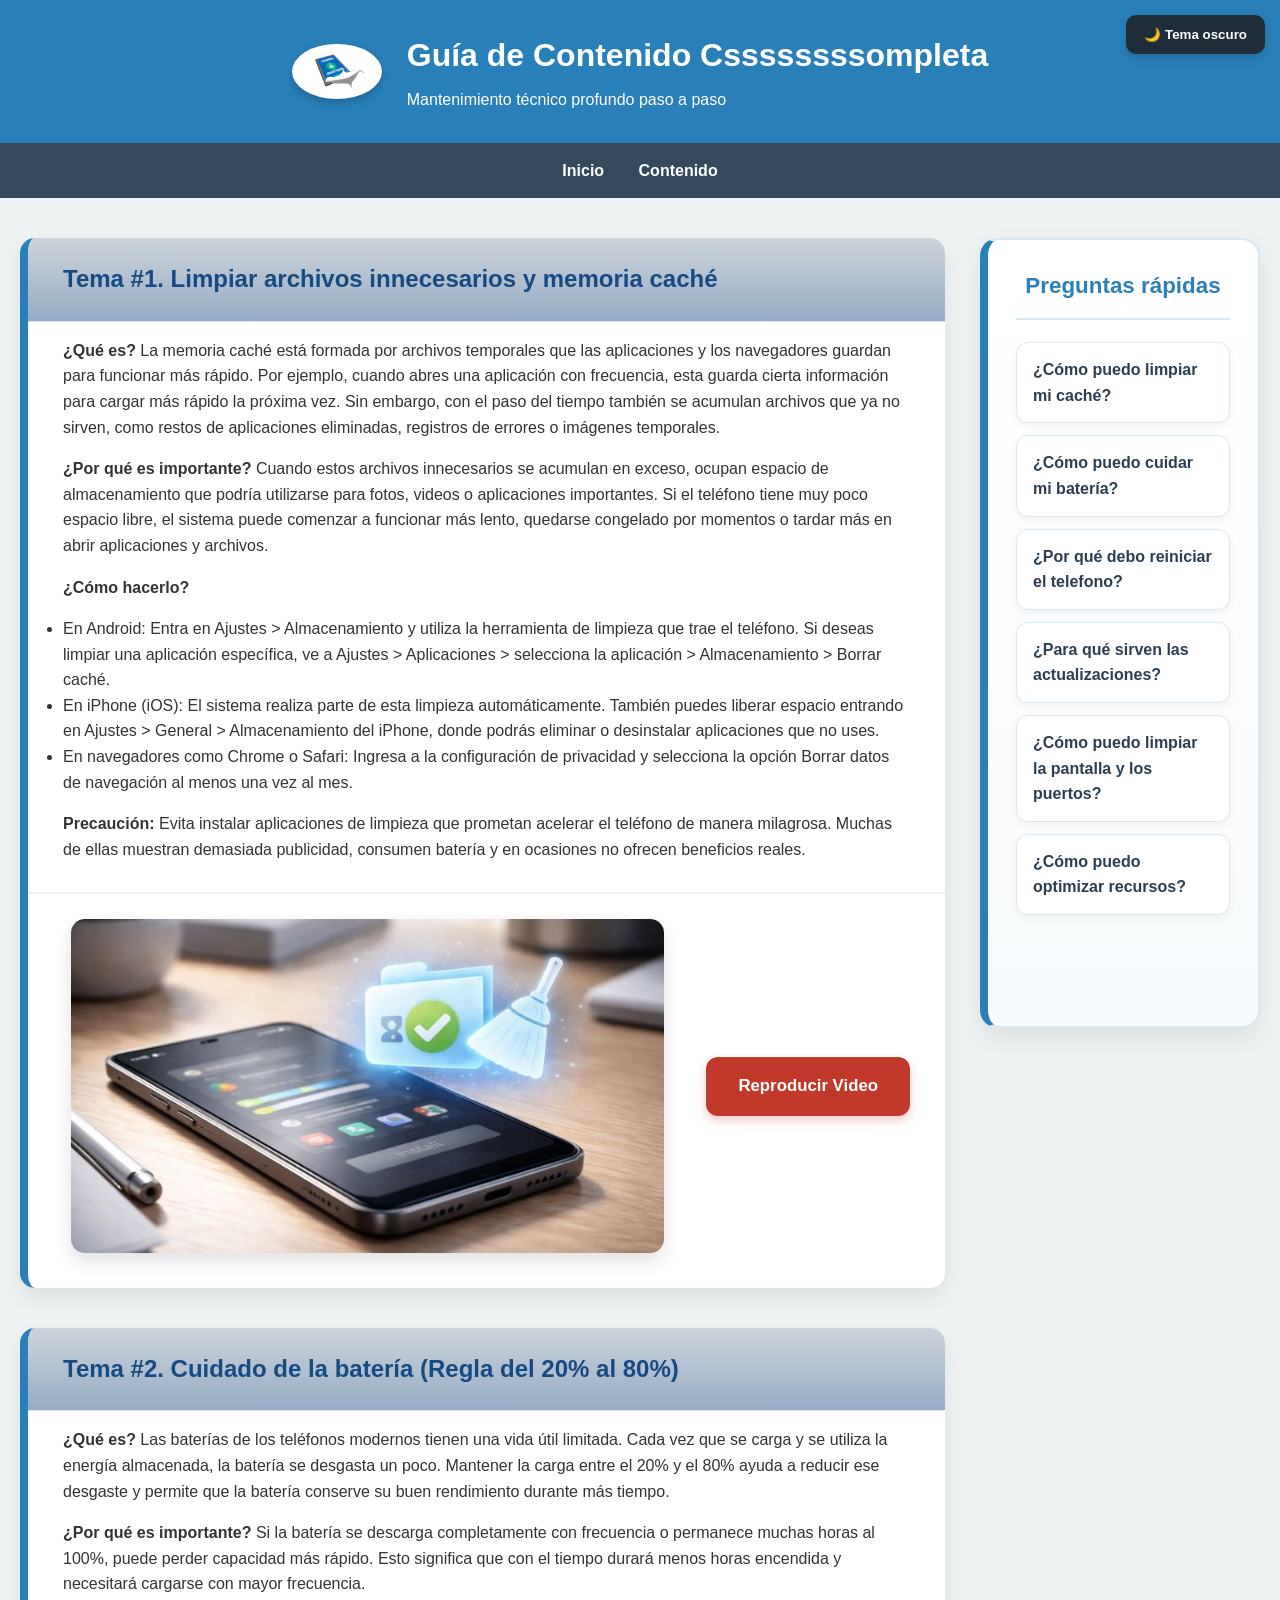
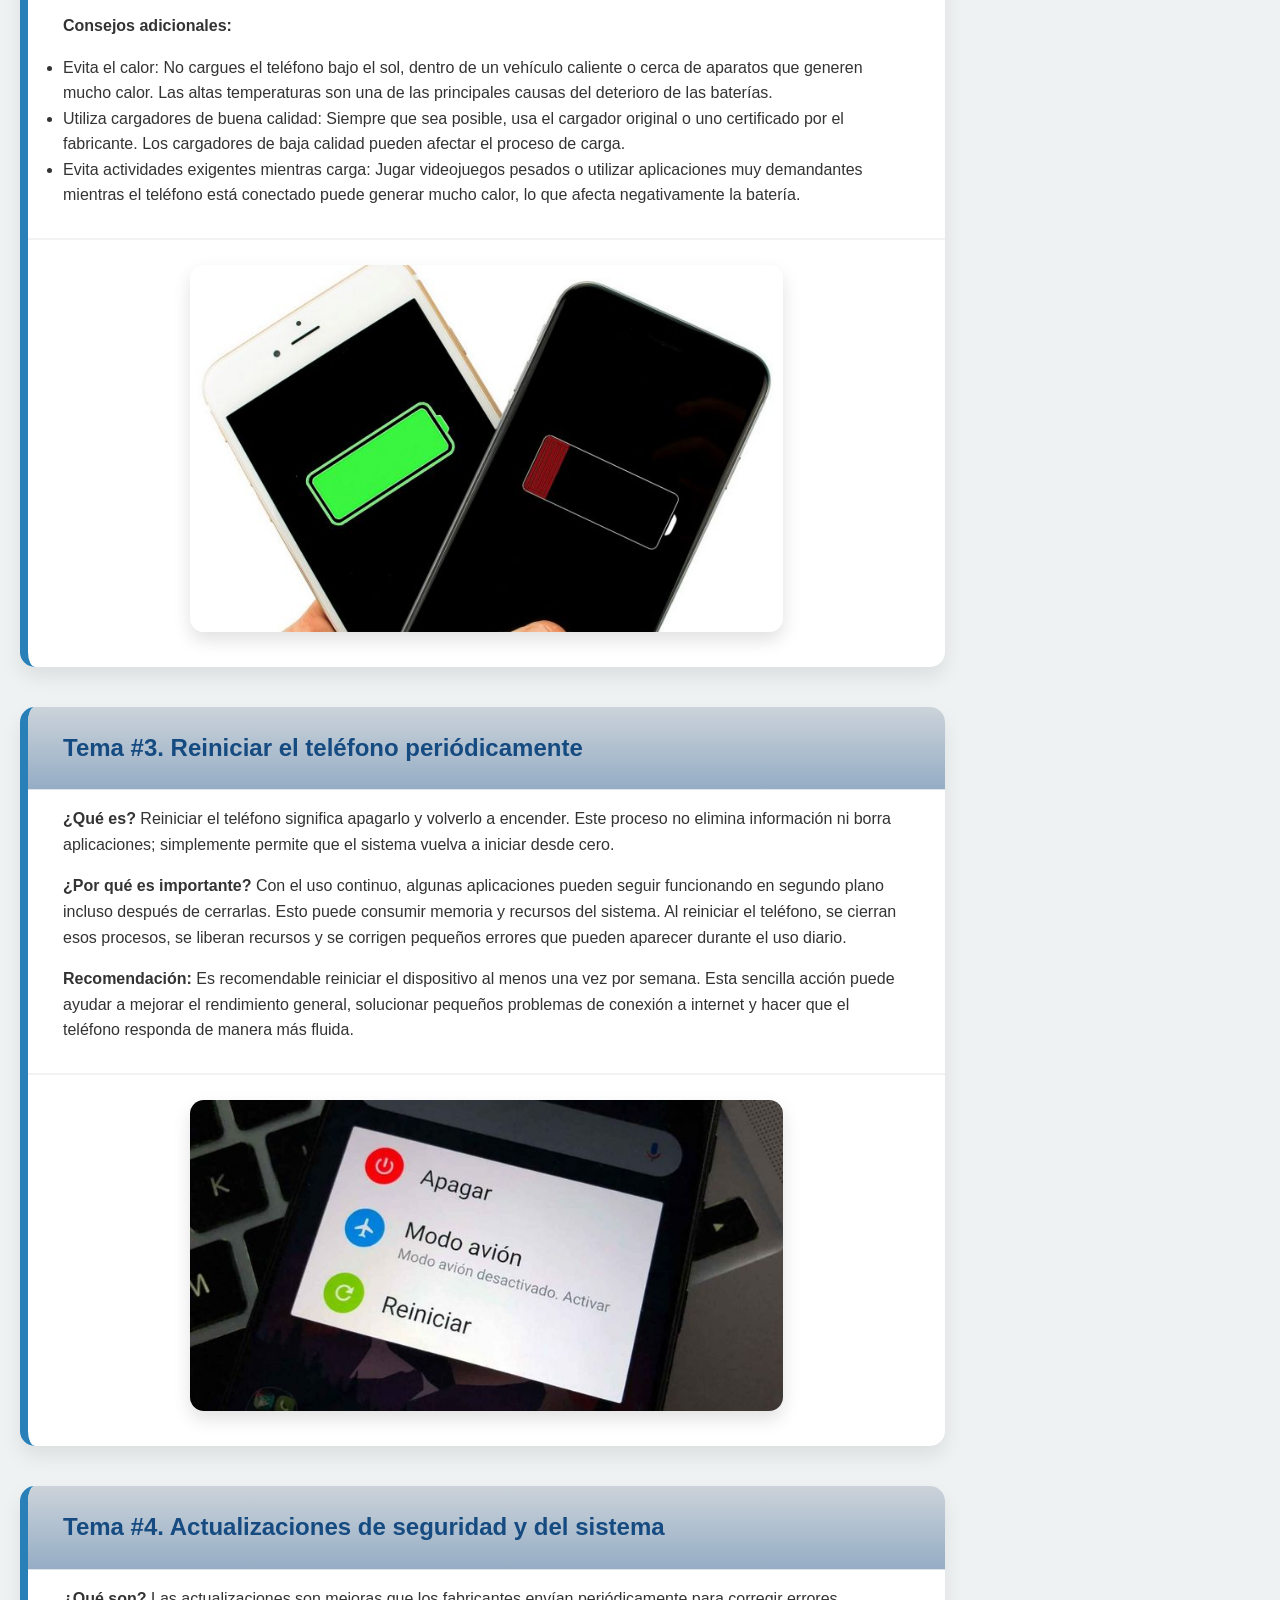
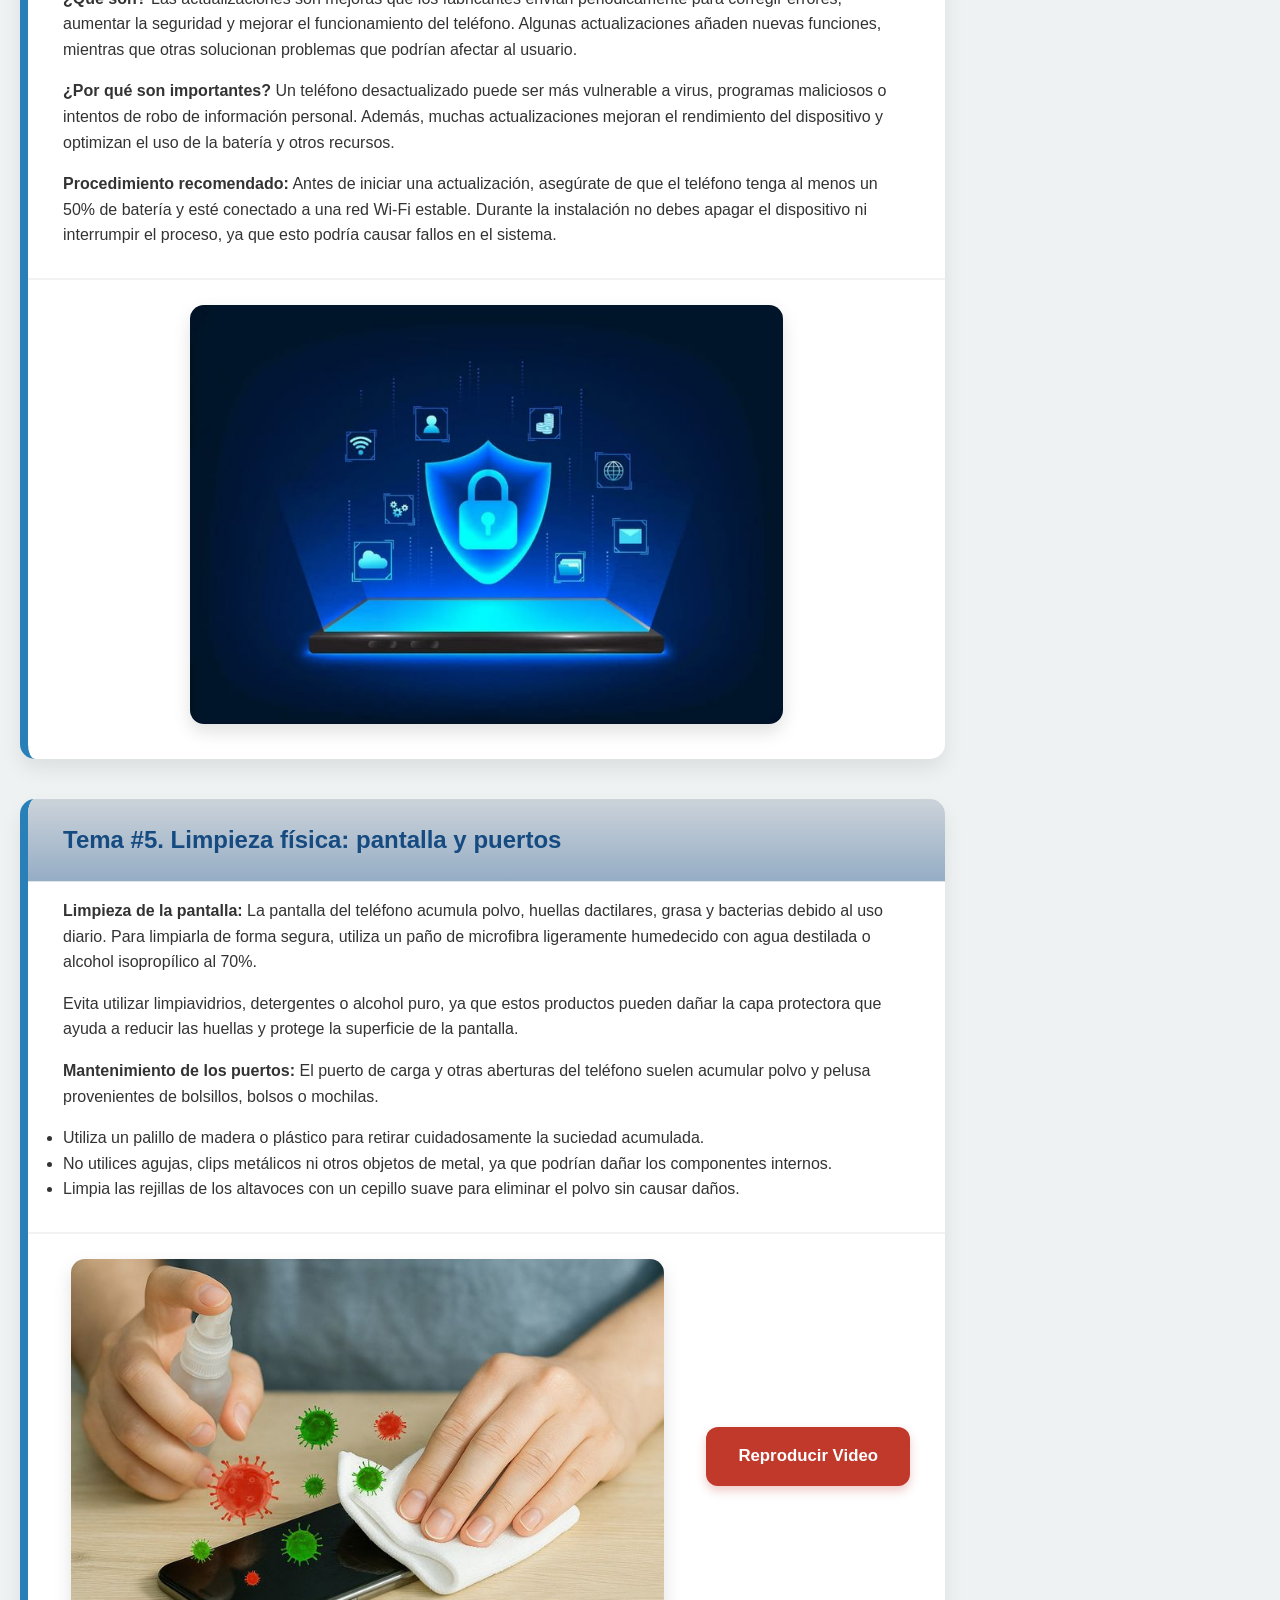
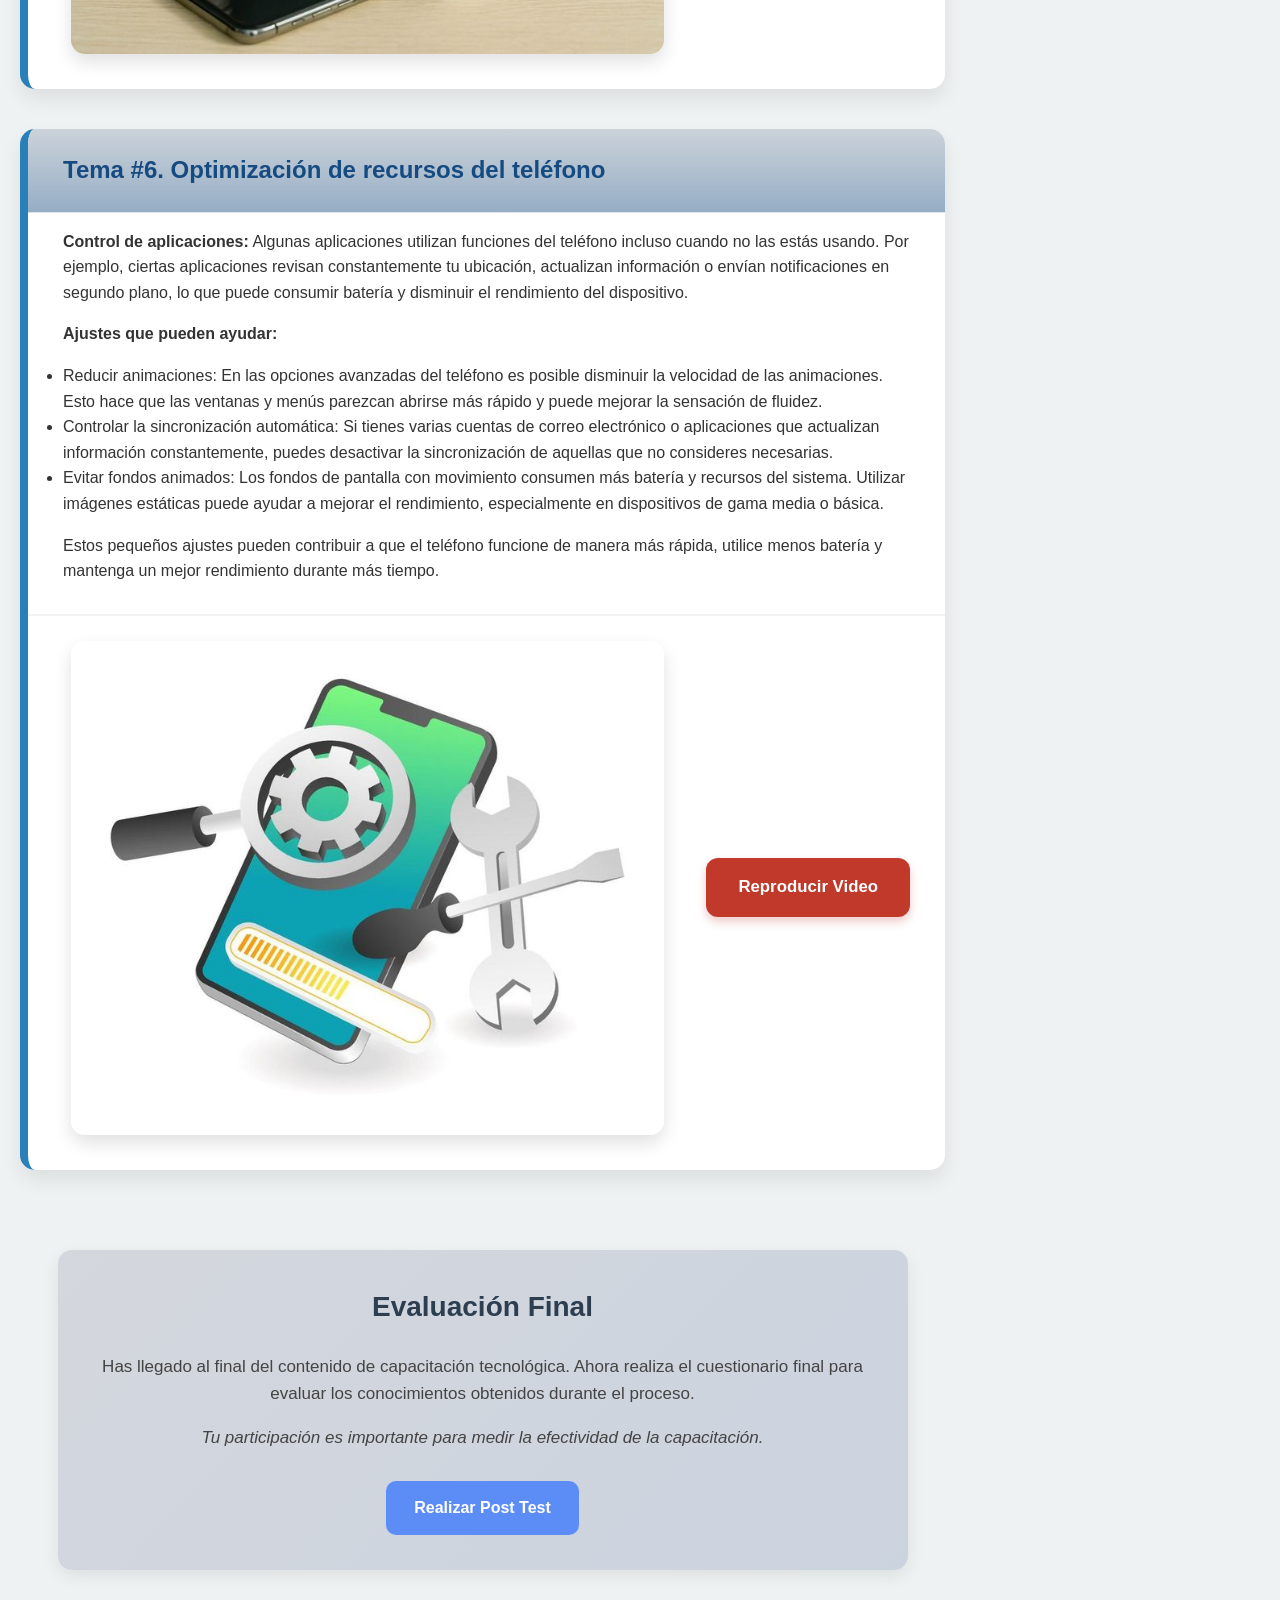
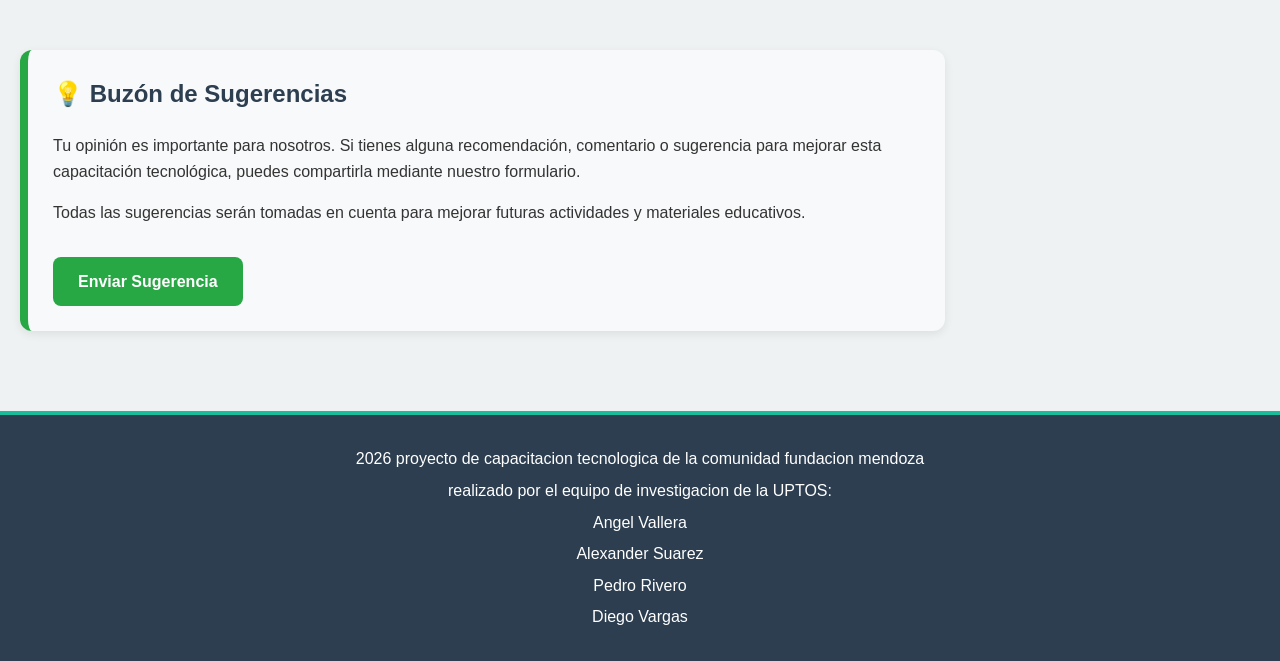
==== commit 06878778: "info.html" ====
--- a/info.html
+++ b/info.html
@@ -13,7 +13,7 @@
         <div class="header-container">
             <img src="logo web.png" alt="Logo Mantenimiento" class="logo-sitio">
             <div class="header-texto">
-                <h1>Guía de Contenido Completa</h1>
+                <h1>Guía de Contenido Cssssssssompleta</h1>
                 <p>Mantenimiento técnico profundo paso a paso</p>
             </div>
         </div>
@@ -45,7 +45,7 @@
 <p><b>Precaución:</b> Evita instalar aplicaciones de limpieza que prometan acelerar el teléfono de manera milagrosa. Muchas de ellas muestran demasiada publicidad, consumen batería y en ocasiones no ofrecen beneficios reales.</p>
                 <div class="fila-media">
                     <img src="1.jpg" alt="Limpieza de archivos" class="img-mediana">
-                    <a href="https://youtu.be/WqM_0jqNfNk" target="_blank" class="btn-video">Reproducir Video</a>
+                    <a href="https://youtube.com/shorts/VFGJFlXgw-E?feature=share" target="_blank" class="btn-video">Reproducir Video</a>
                 </div>
             </article>
 
@@ -110,7 +110,7 @@
 </ul>
                 <div class="fila-media">
                     <img src="5.jpg" alt="Limpieza física" class="img-mediana">
-                    <a href="https://youtube.com/shorts/VFGJFlXgw-E?feature=share" target="_blank" class="btn-video">Reproducir Video</a>
+                    <a href="https://youtu.be/WqM_0jqNfNk" target="_blank" class="btn-video">Reproducir Video</a>
                 </div>
             </article>
 
--- a/info-style.css
+++ b/info-style.css
@@ -452,8 +452,8 @@
 @media (max-width: 1024px) {
 
     .contenido-principal {
-        flex-direction: column;
-        align-items: stretch;
+        flex-direction: row;
+        align-items: flex-start;
         padding: 0 15px;
     }
 
@@ -462,10 +462,10 @@
     }
 
     .aside-preguntas {
-        width: 100%;
-        min-height: auto;
-        margin-bottom: 25px;
-        box-sizing: border-box;
+        width: 280px;
+        position: sticky;
+        top: 90px;
+        min-height: calc(100vh - 110px);
     }
 }
 
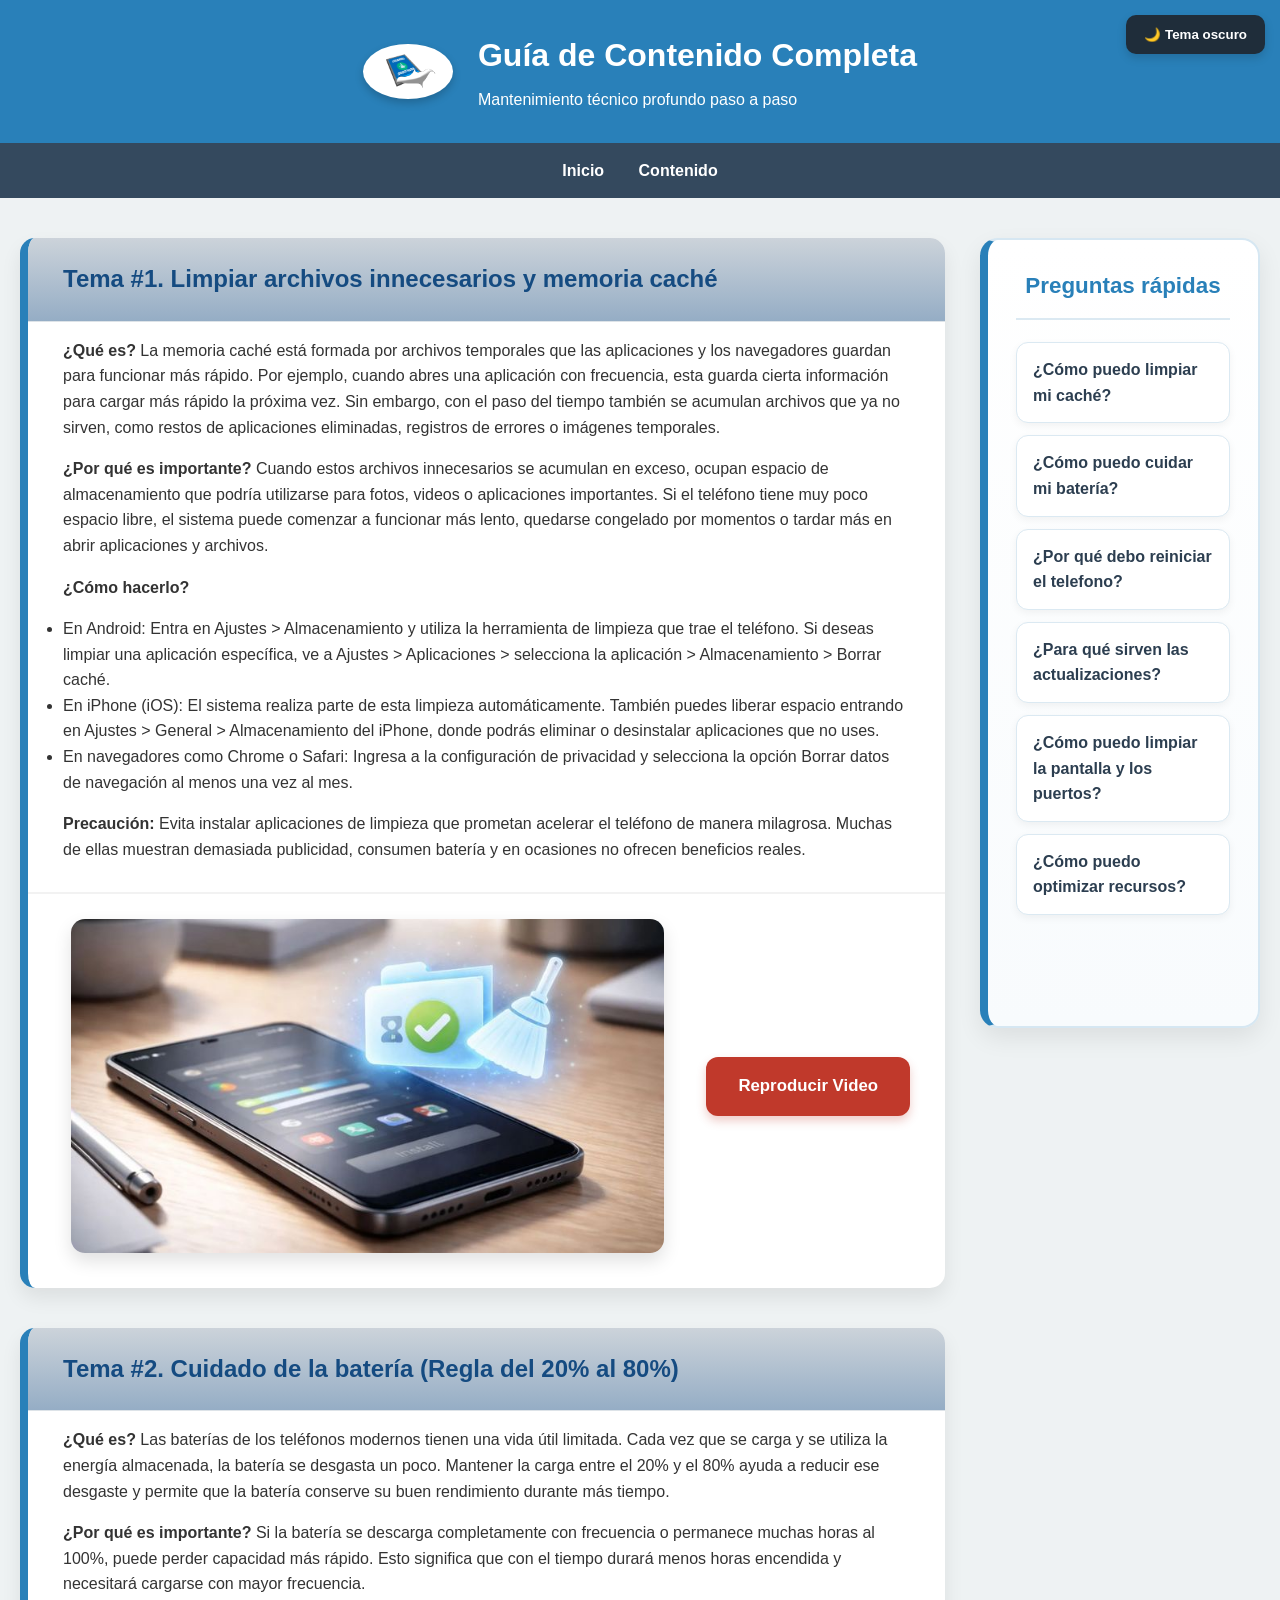
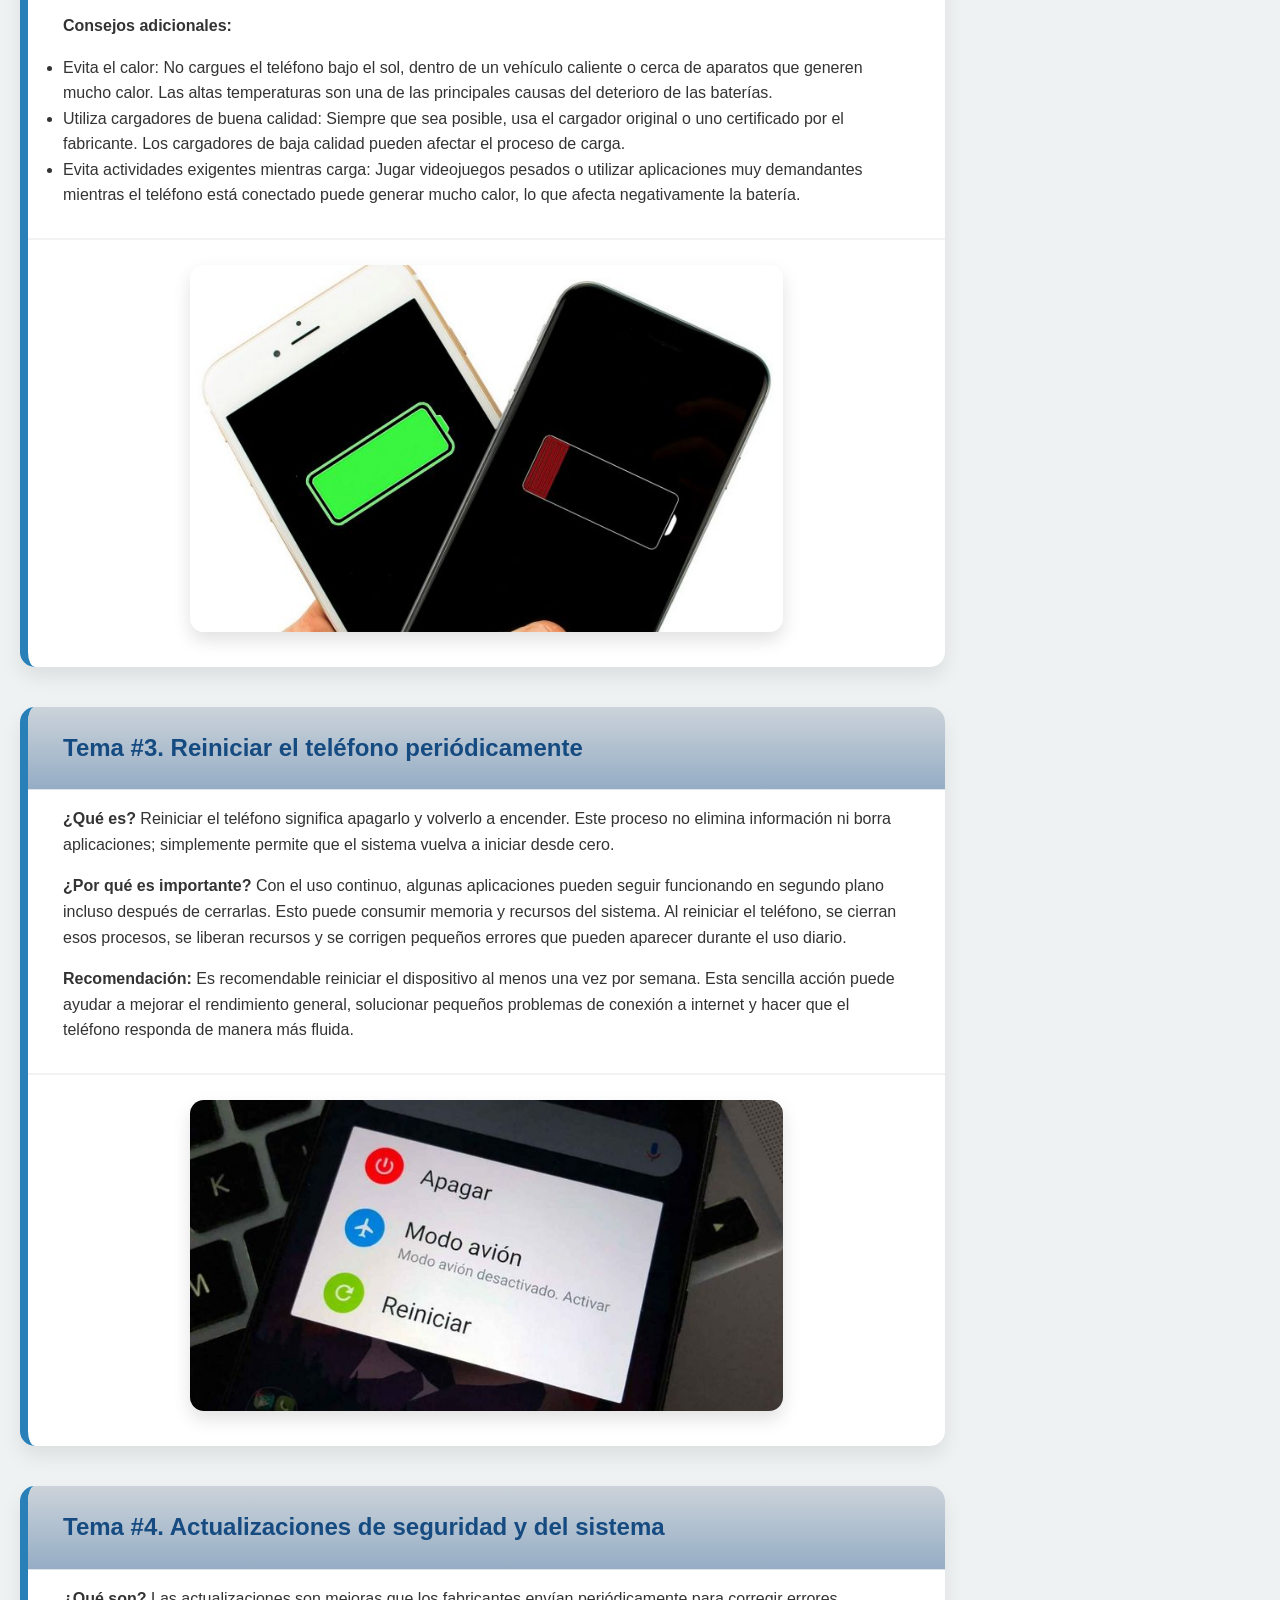
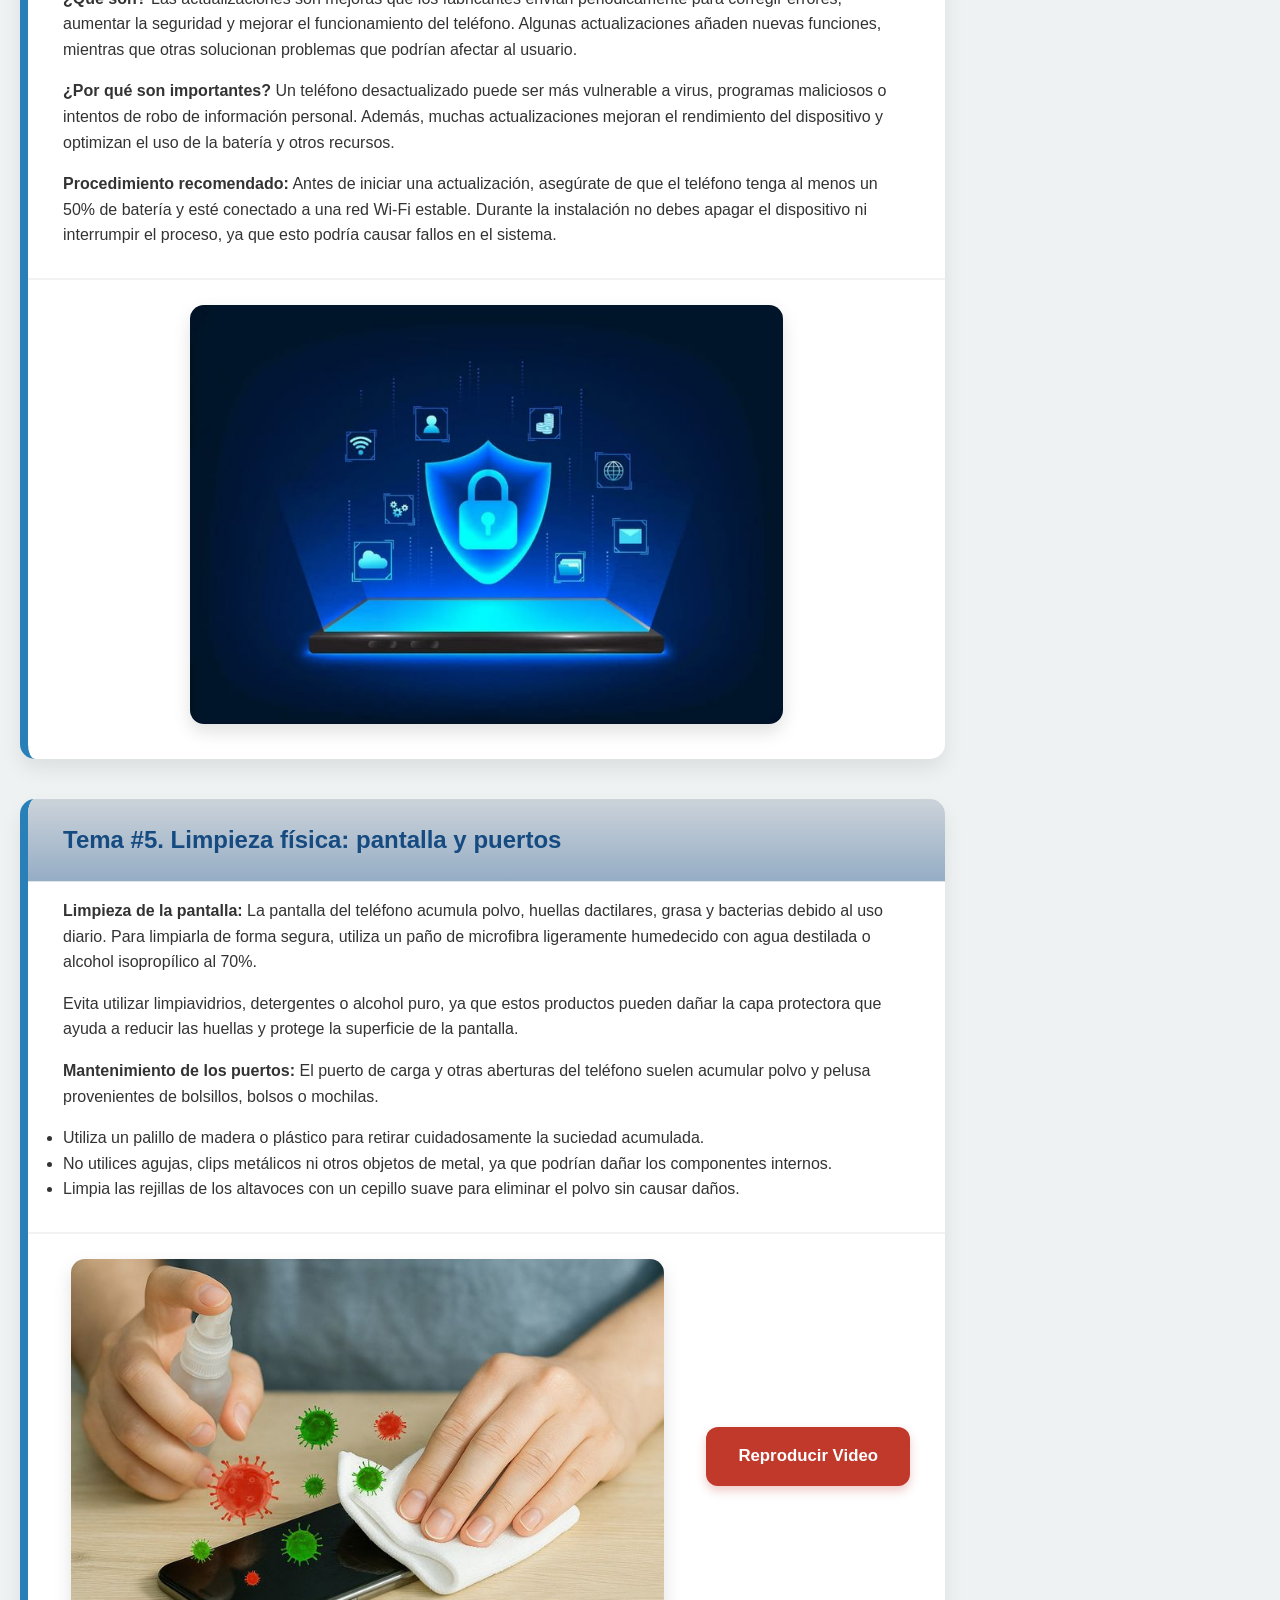
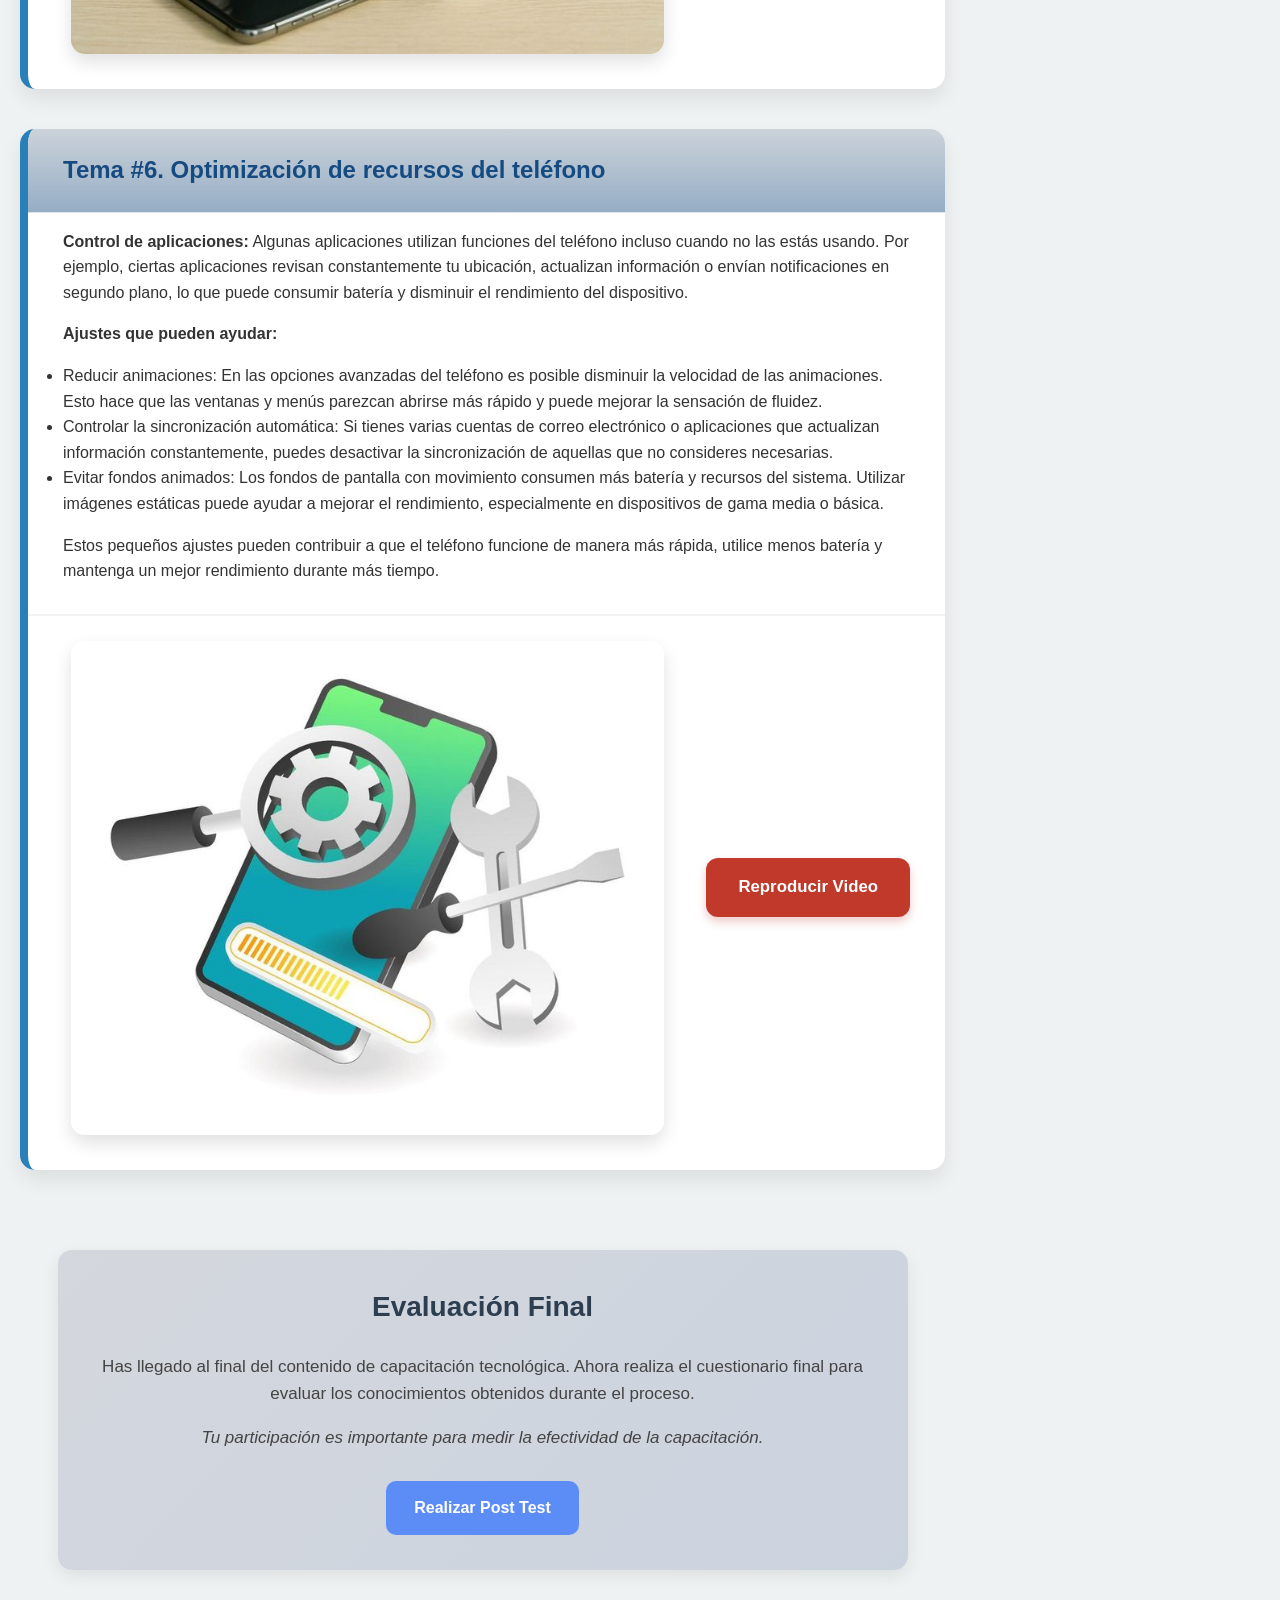
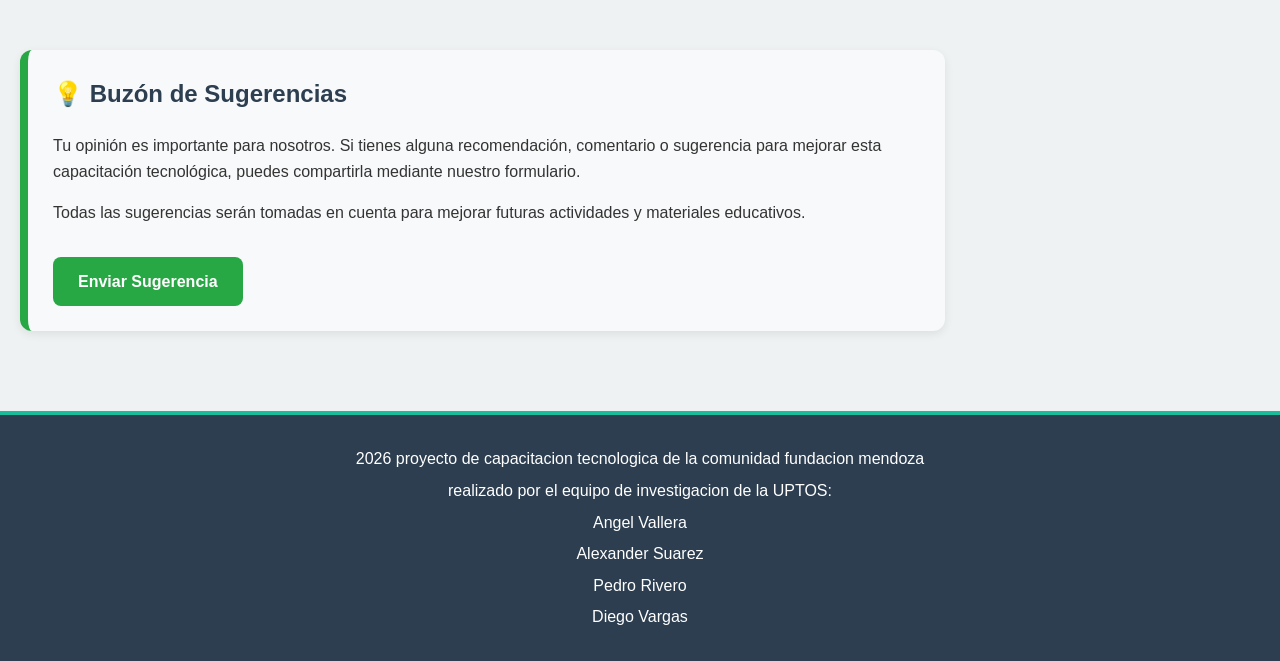
==== commit e571f9a2: "info.html" ====
--- a/info.html
+++ b/info.html
@@ -13,7 +13,7 @@
         <div class="header-container">
             <img src="logo web.png" alt="Logo Mantenimiento" class="logo-sitio">
             <div class="header-texto">
-                <h1>Guía de Contenido Cssssssssompleta</h1>
+                <h1>Guía de Contenido Completa</h1>
                 <p>Mantenimiento técnico profundo paso a paso</p>
             </div>
         </div>
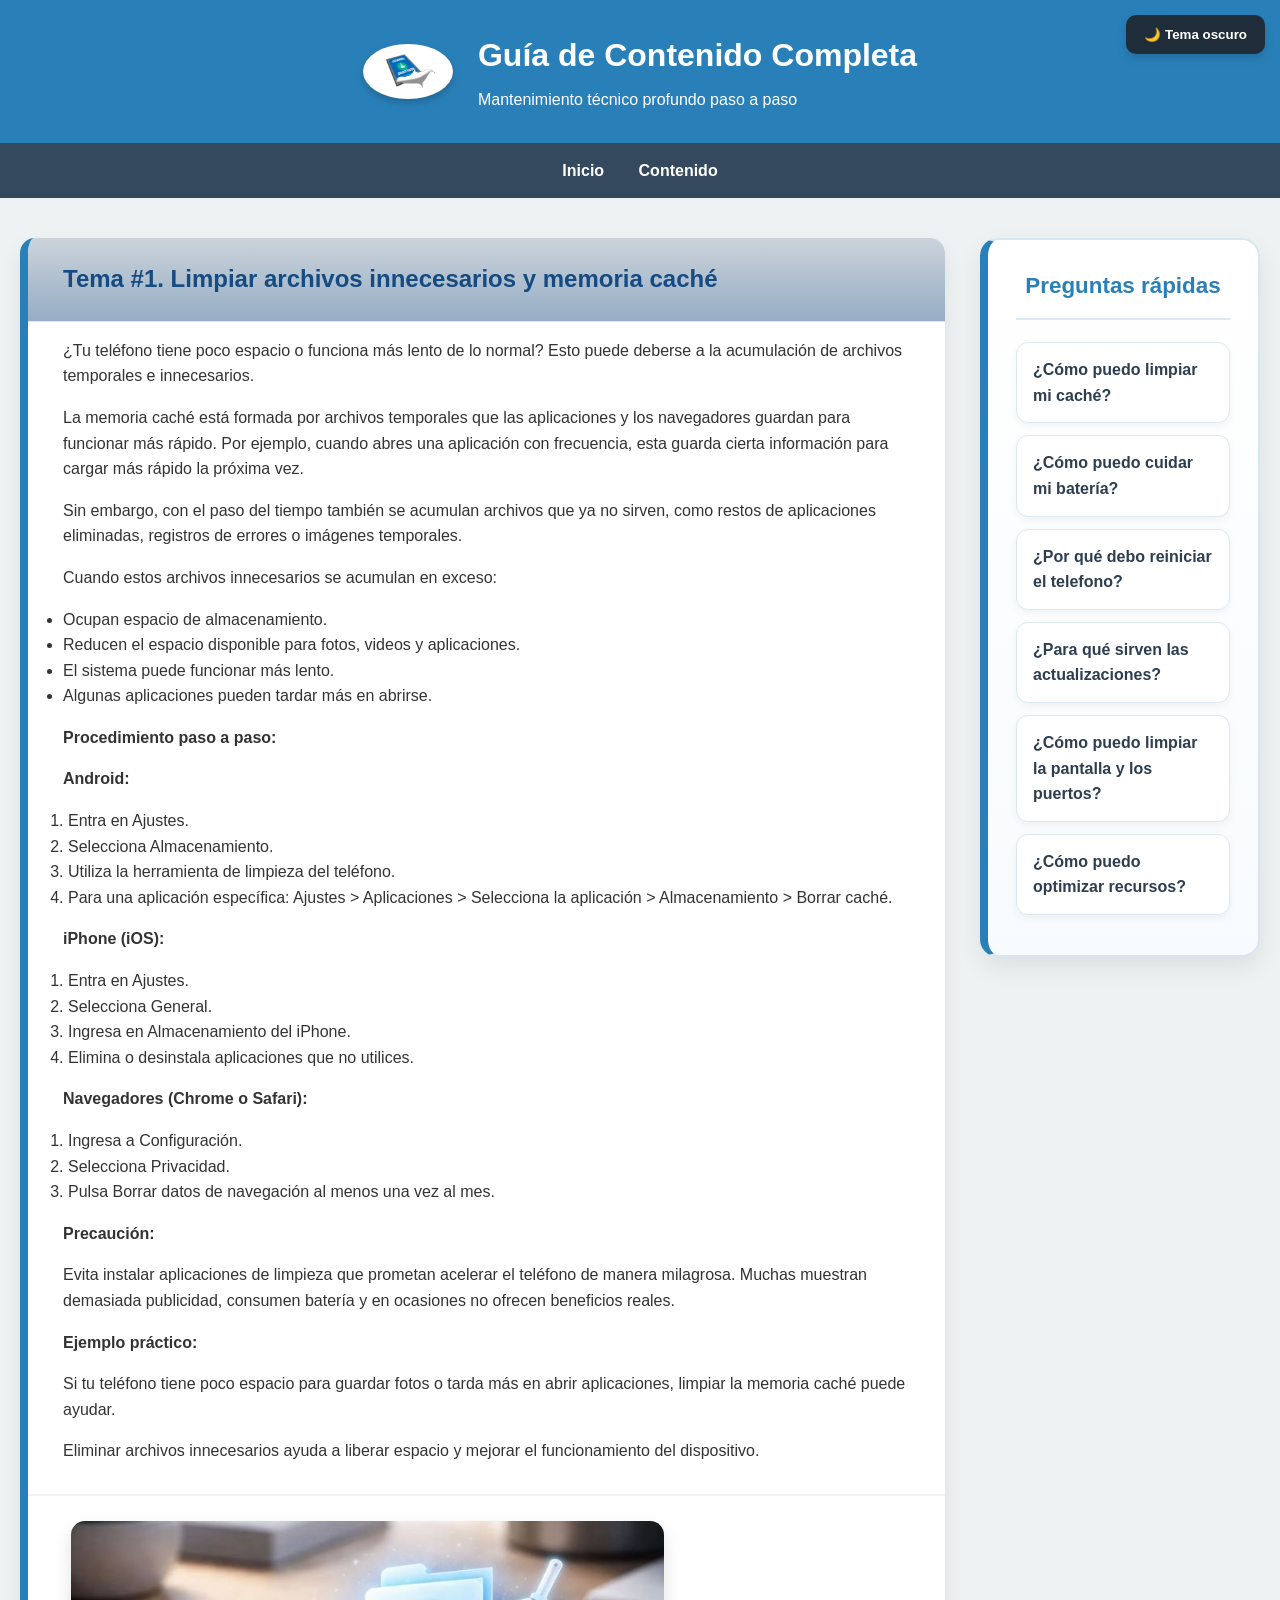
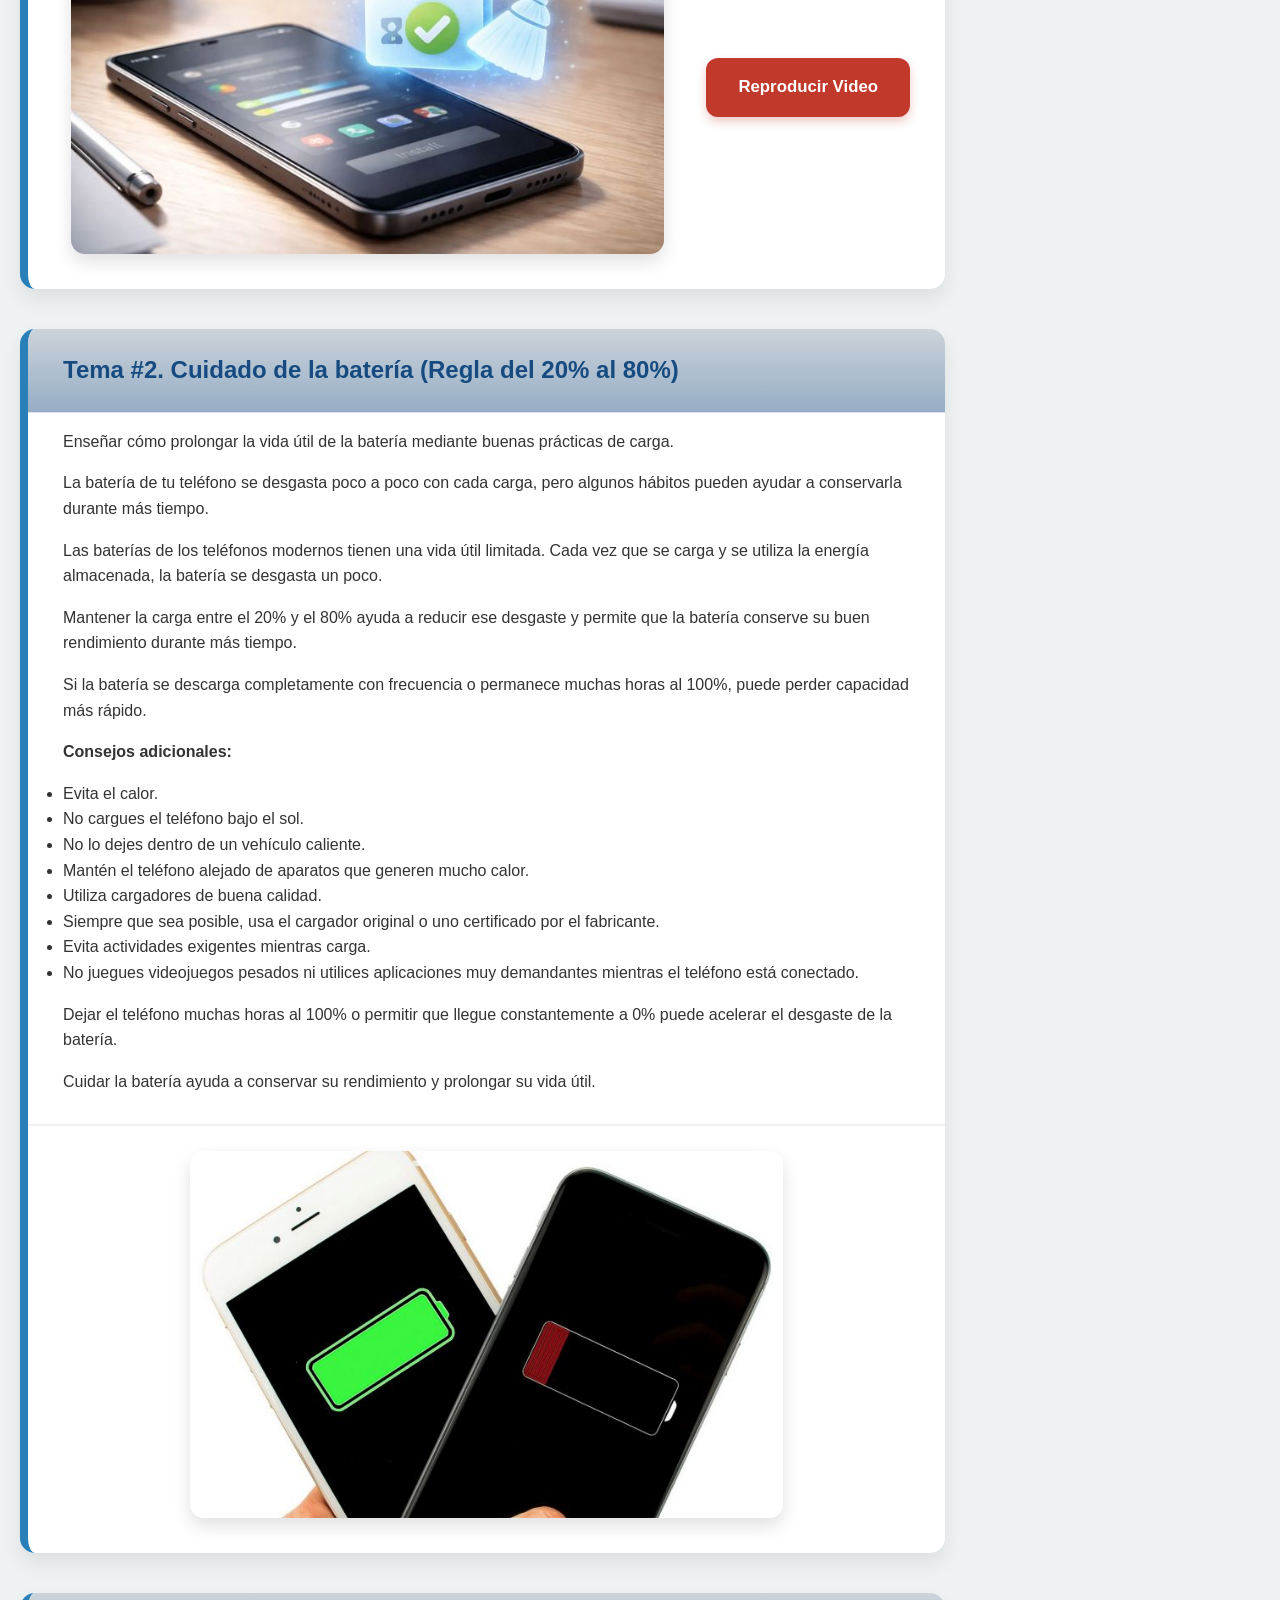
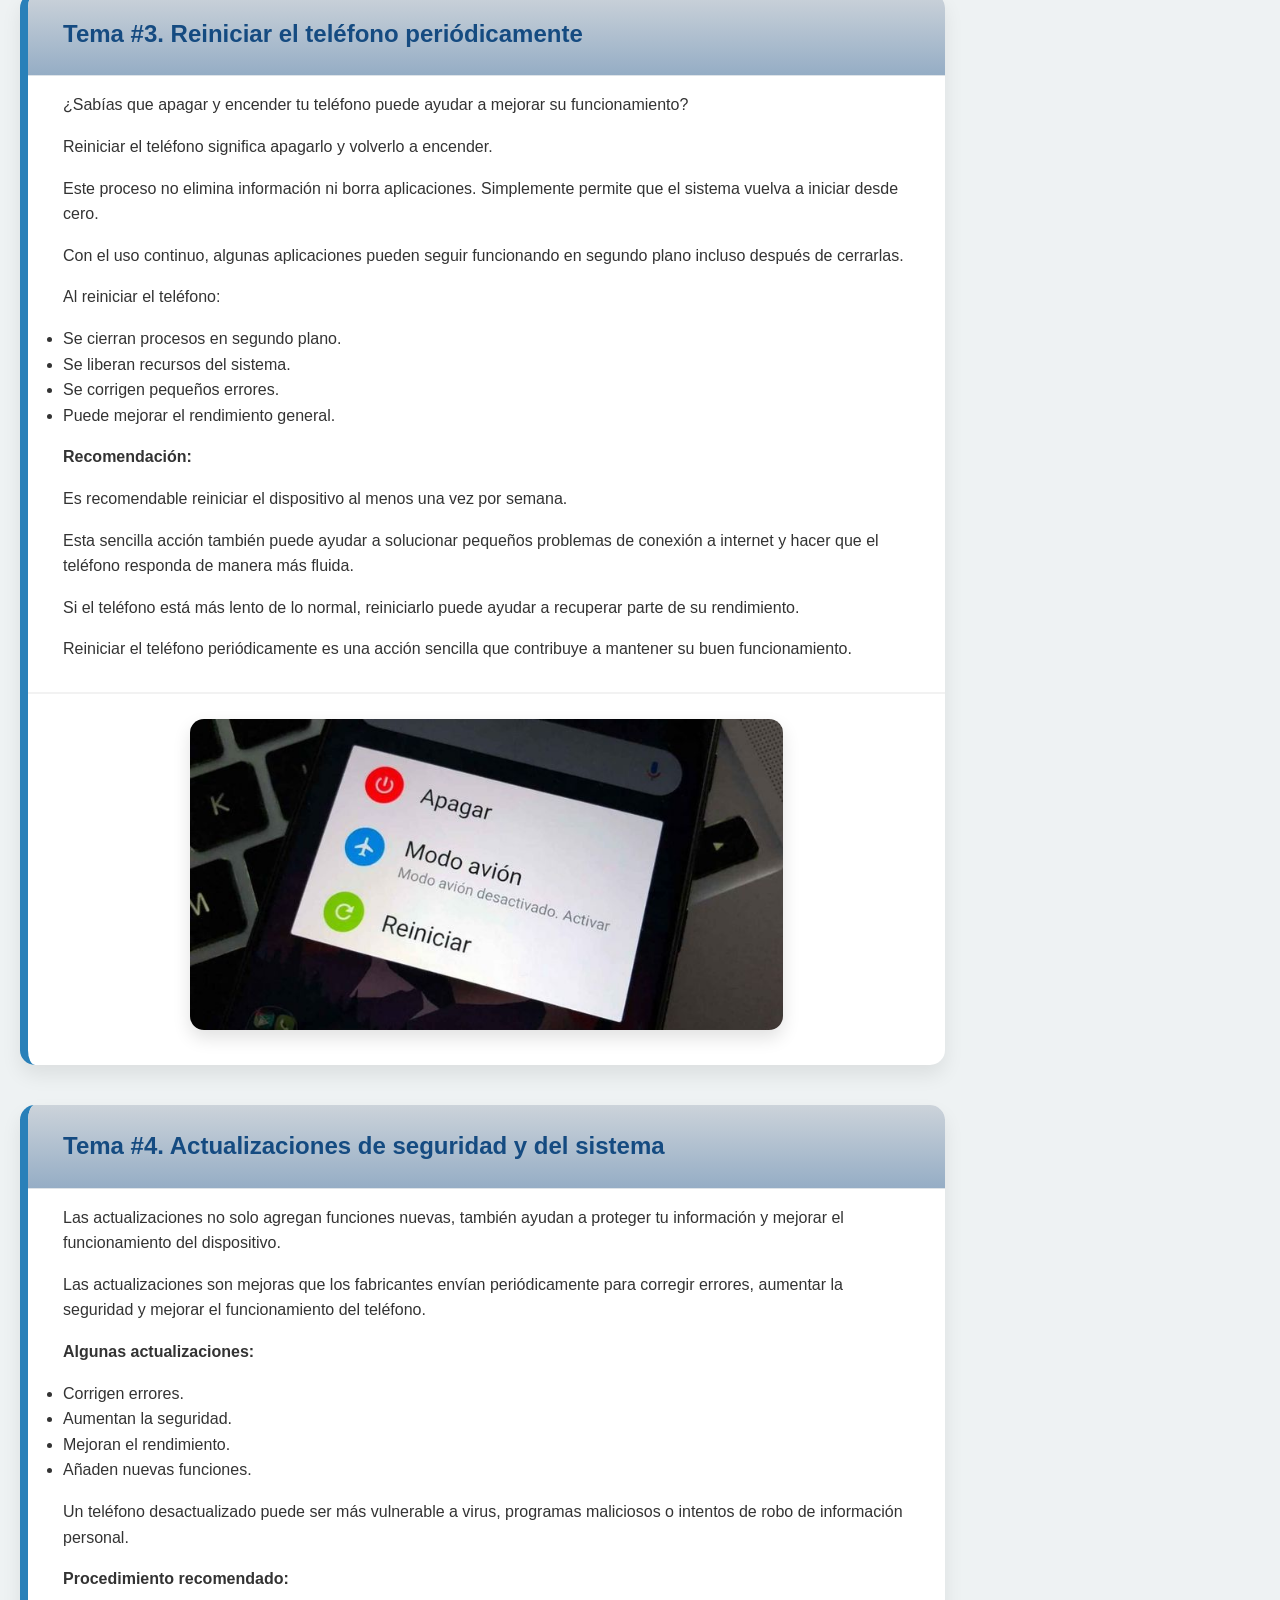
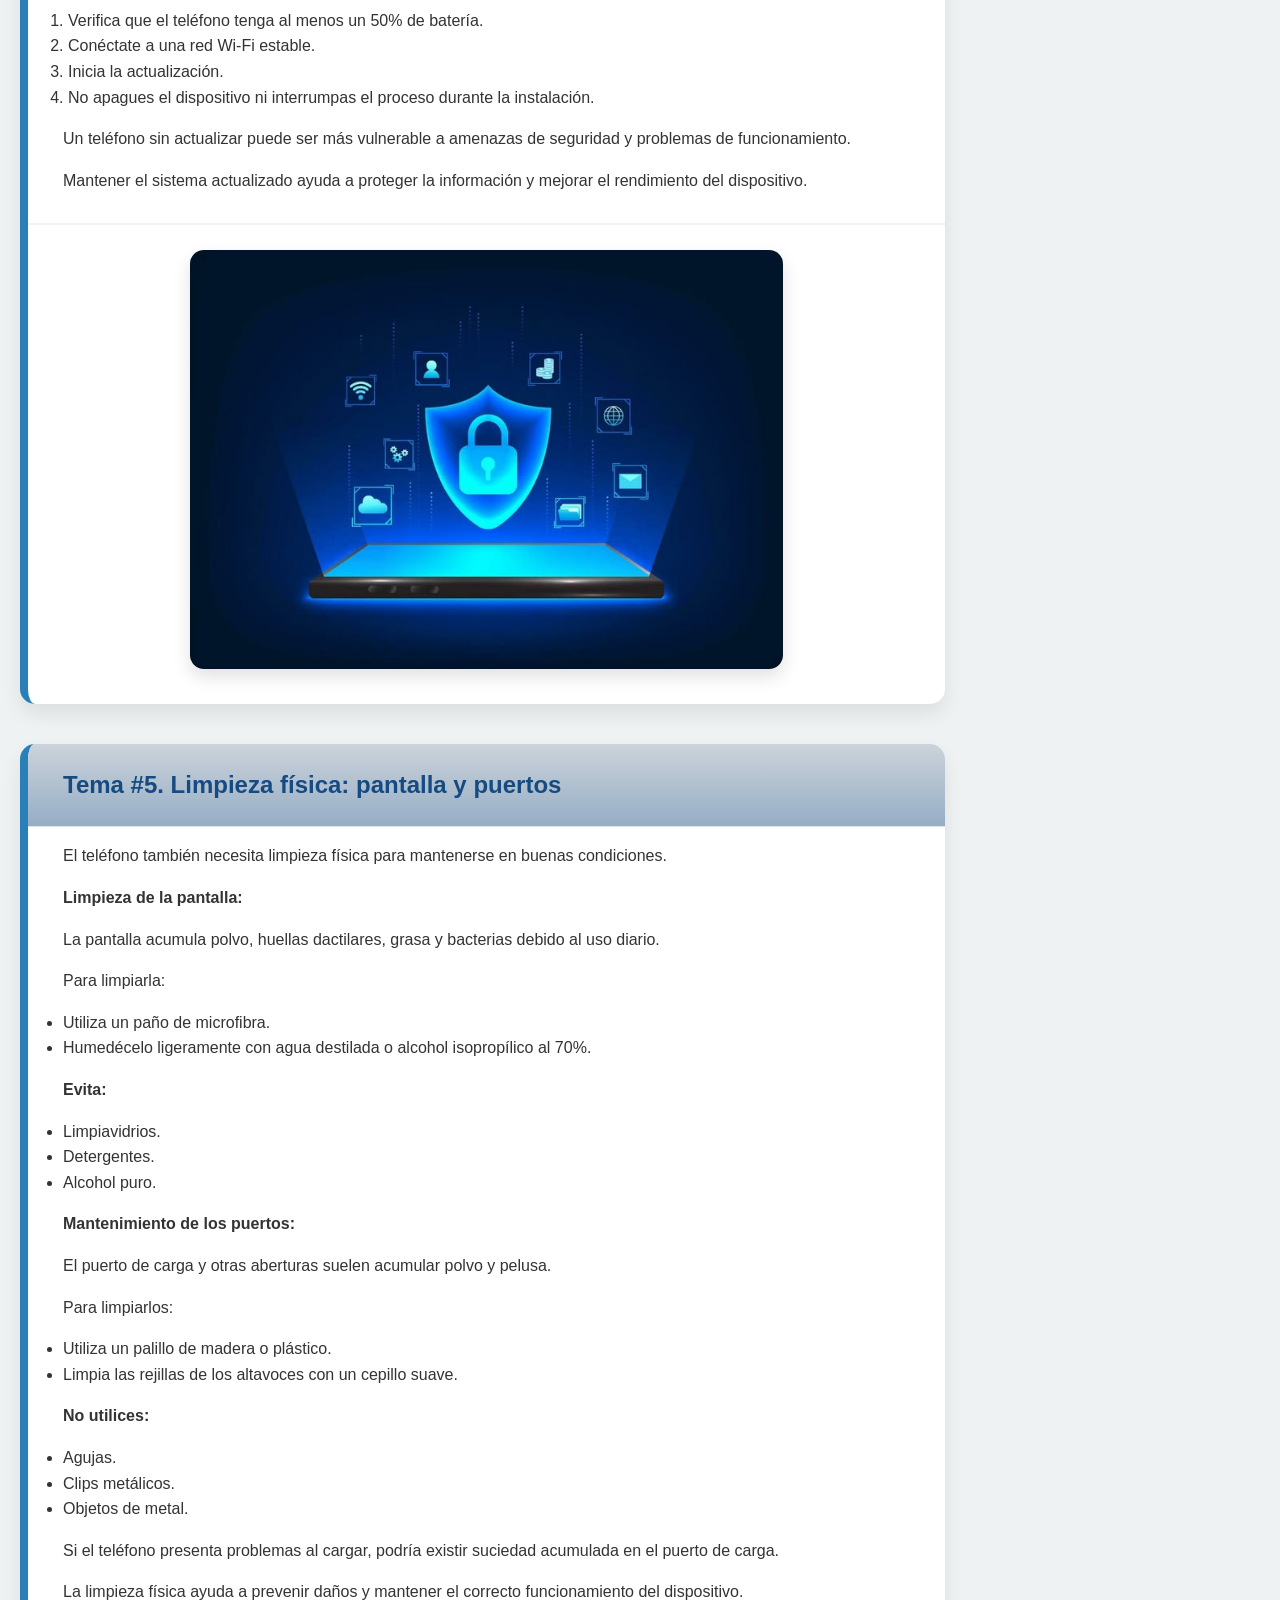
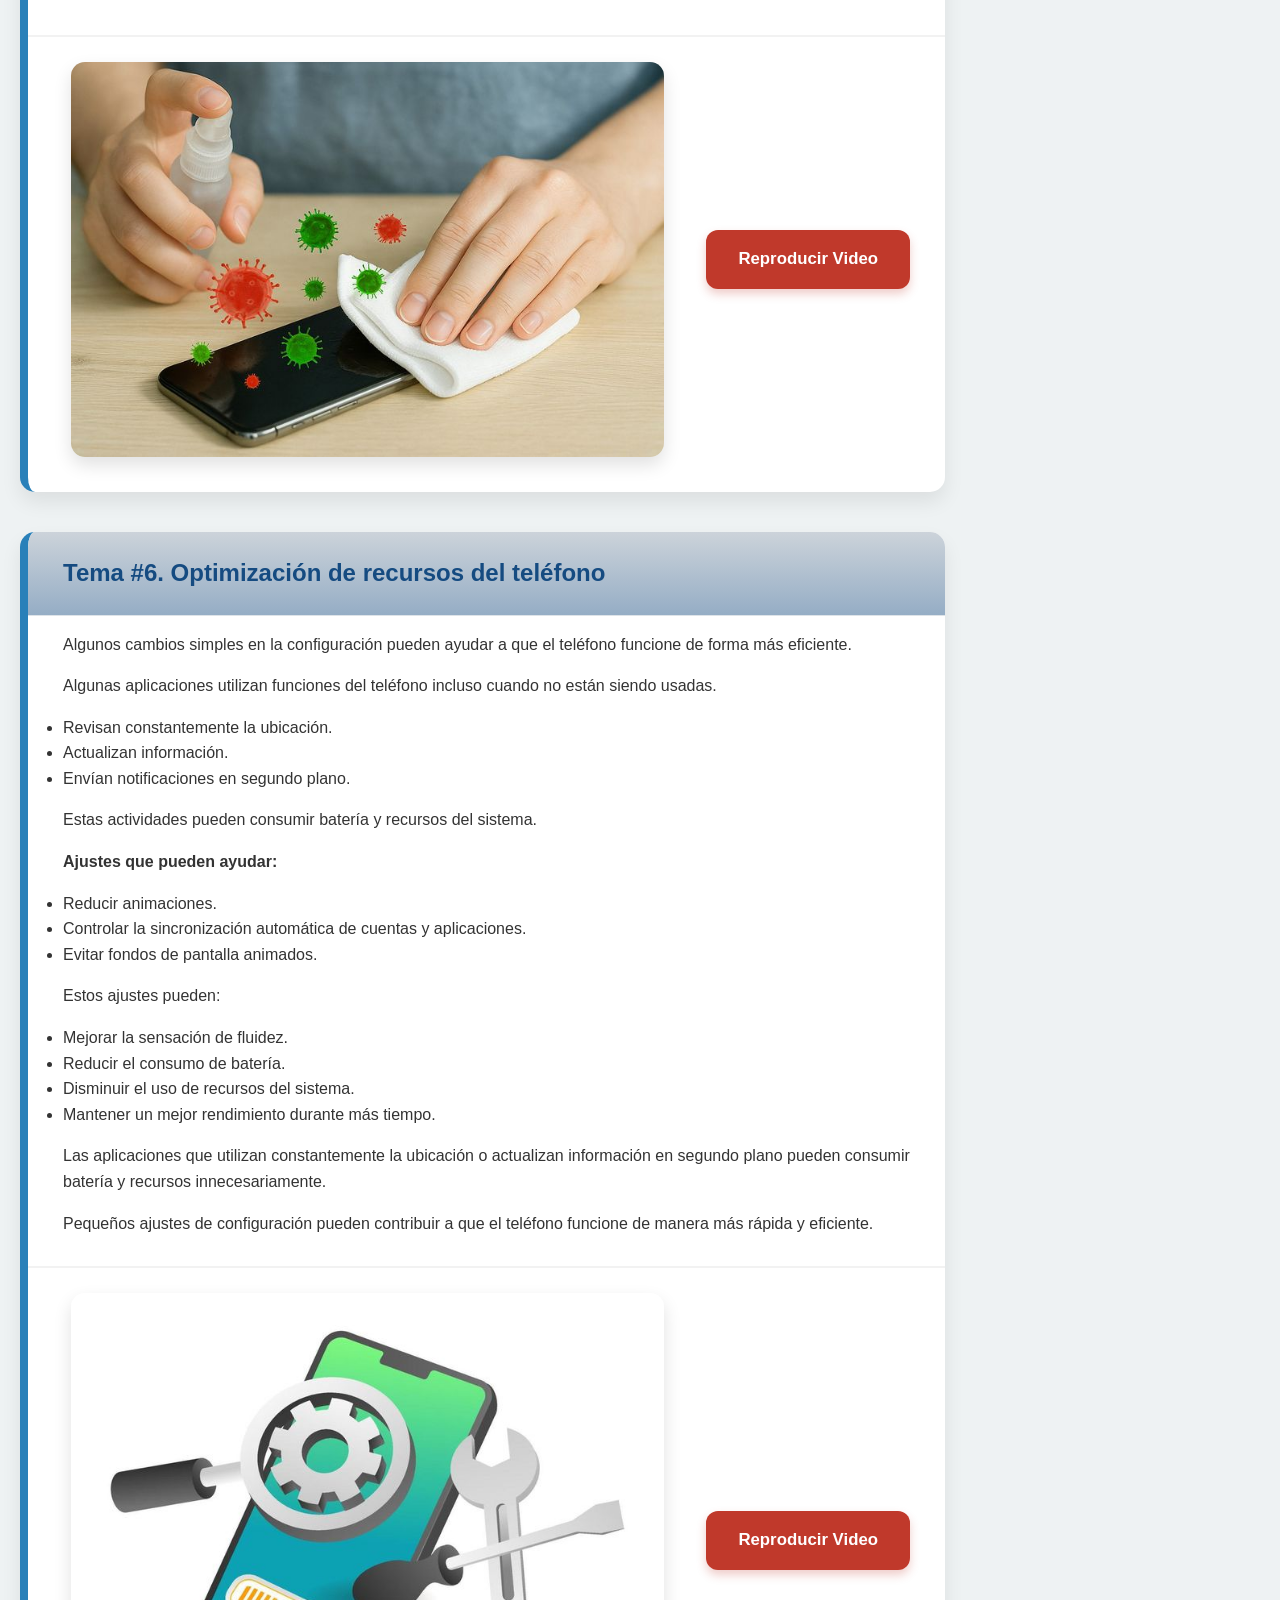
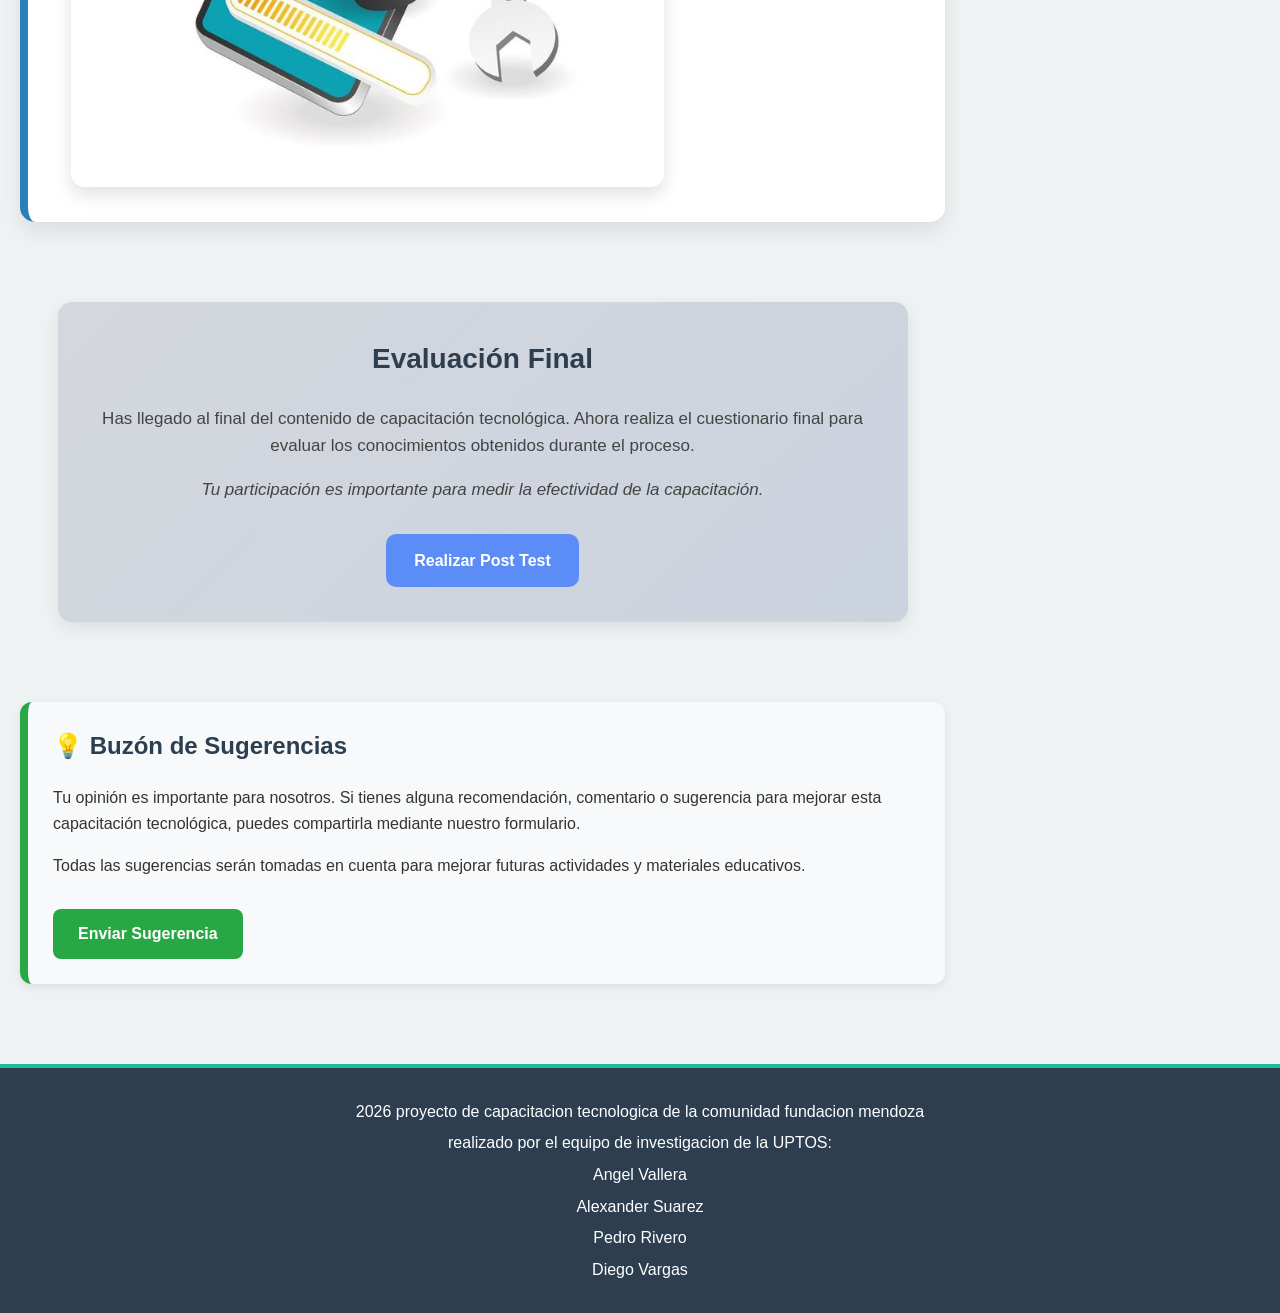
==== commit c0325f04: "info.html" ====
--- a/info.html
+++ b/info.html
@@ -27,112 +27,261 @@
     <main class="contenido-principal">
         <section class="container">
             
-            <article id="tema1" class="tema-bloque">
-             <h2>Tema #1. Limpiar archivos innecesarios y memoria caché</h2>
-
-<p><b>¿Qué es?</b> La memoria caché está formada por archivos temporales que las aplicaciones y los navegadores guardan para funcionar más rápido. Por ejemplo, cuando abres una aplicación con frecuencia, esta guarda cierta información para cargar más rápido la próxima vez. Sin embargo, con el paso del tiempo también se acumulan archivos que ya no sirven, como restos de aplicaciones eliminadas, registros de errores o imágenes temporales.</p>
-
-<p><b>¿Por qué es importante?</b> Cuando estos archivos innecesarios se acumulan en exceso, ocupan espacio de almacenamiento que podría utilizarse para fotos, videos o aplicaciones importantes. Si el teléfono tiene muy poco espacio libre, el sistema puede comenzar a funcionar más lento, quedarse congelado por momentos o tardar más en abrir aplicaciones y archivos.</p>
-
-<p><b>¿Cómo hacerlo?</b></p>
-
-<ul>
-    <li>En Android: Entra en Ajustes > Almacenamiento y utiliza la herramienta de limpieza que trae el teléfono. Si deseas limpiar una aplicación específica, ve a Ajustes > Aplicaciones > selecciona la aplicación > Almacenamiento > Borrar caché.</li>
-    <li>En iPhone (iOS): El sistema realiza parte de esta limpieza automáticamente. También puedes liberar espacio entrando en Ajustes > General > Almacenamiento del iPhone, donde podrás eliminar o desinstalar aplicaciones que no uses.</li>
-    <li>En navegadores como Chrome o Safari: Ingresa a la configuración de privacidad y selecciona la opción Borrar datos de navegación al menos una vez al mes.</li>
-</ul>
-
-<p><b>Precaución:</b> Evita instalar aplicaciones de limpieza que prometan acelerar el teléfono de manera milagrosa. Muchas de ellas muestran demasiada publicidad, consumen batería y en ocasiones no ofrecen beneficios reales.</p>
-                <div class="fila-media">
-                    <img src="1.jpg" alt="Limpieza de archivos" class="img-mediana">
-                    <a href="https://youtube.com/shorts/VFGJFlXgw-E?feature=share" target="_blank" class="btn-video">Reproducir Video</a>
-                </div>
-            </article>
+           <article id="tema1" class="tema-bloque">
+    <h2>Tema #1. Limpiar archivos innecesarios y memoria caché</h2><p>¿Tu teléfono tiene poco espacio o funciona más lento de lo normal? Esto puede deberse a la acumulación de archivos temporales e innecesarios.</p>
+
+<p>La memoria caché está formada por archivos temporales que las aplicaciones y los navegadores guardan para funcionar más rápido. Por ejemplo, cuando abres una aplicación con frecuencia, esta guarda cierta información para cargar más rápido la próxima vez.</p>
+
+<p>Sin embargo, con el paso del tiempo también se acumulan archivos que ya no sirven, como restos de aplicaciones eliminadas, registros de errores o imágenes temporales.</p>
+
+<p>Cuando estos archivos innecesarios se acumulan en exceso:</p>
+
+<ul>
+    <li>Ocupan espacio de almacenamiento.</li>
+    <li>Reducen el espacio disponible para fotos, videos y aplicaciones.</li>
+    <li>El sistema puede funcionar más lento.</li>
+    <li>Algunas aplicaciones pueden tardar más en abrirse.</li>
+</ul>
+
+<p><b>Procedimiento paso a paso:</b></p>
+
+<p><b>Android:</b></p>
+
+<ol>
+    <li>Entra en Ajustes.</li>
+    <li>Selecciona Almacenamiento.</li>
+    <li>Utiliza la herramienta de limpieza del teléfono.</li>
+    <li>Para una aplicación específica: Ajustes > Aplicaciones > Selecciona la aplicación > Almacenamiento > Borrar caché.</li>
+</ol>
+
+<p><b>iPhone (iOS):</b></p>
+
+<ol>
+    <li>Entra en Ajustes.</li>
+    <li>Selecciona General.</li>
+    <li>Ingresa en Almacenamiento del iPhone.</li>
+    <li>Elimina o desinstala aplicaciones que no utilices.</li>
+</ol>
+
+<p><b>Navegadores (Chrome o Safari):</b></p>
+
+<ol>
+    <li>Ingresa a Configuración.</li>
+    <li>Selecciona Privacidad.</li>
+    <li>Pulsa Borrar datos de navegación al menos una vez al mes.</li>
+</ol>
+
+<p><b>Precaución:</b></p>
+
+<p>Evita instalar aplicaciones de limpieza que prometan acelerar el teléfono de manera milagrosa. Muchas muestran demasiada publicidad, consumen batería y en ocasiones no ofrecen beneficios reales.</p>
+
+<p><b>Ejemplo práctico:</b></p>
+
+<p>Si tu teléfono tiene poco espacio para guardar fotos o tarda más en abrir aplicaciones, limpiar la memoria caché puede ayudar.</p>
+
+<p>Eliminar archivos innecesarios ayuda a liberar espacio y mejorar el funcionamiento del dispositivo.</p>
+
+<div class="fila-media">
+    <img src="1.jpg" alt="Limpieza de archivos" class="img-mediana">
+    <a href="https://youtube.com/shorts/VFGJFlXgw-E?feature=share" target="_blank" class="btn-video">Reproducir Video</a>
+</div>
+
+</article>
 
             <article id="tema2" class="tema-bloque">
-             <h2>Tema #2. Cuidado de la batería (Regla del 20% al 80%)</h2>
-
-<p><b>¿Qué es?</b> Las baterías de los teléfonos modernos tienen una vida útil limitada. Cada vez que se carga y se utiliza la energía almacenada, la batería se desgasta un poco. Mantener la carga entre el 20% y el 80% ayuda a reducir ese desgaste y permite que la batería conserve su buen rendimiento durante más tiempo.</p>
-
-<p><b>¿Por qué es importante?</b> Si la batería se descarga completamente con frecuencia o permanece muchas horas al 100%, puede perder capacidad más rápido. Esto significa que con el tiempo durará menos horas encendida y necesitará cargarse con mayor frecuencia.</p>
+    <h2>Tema #2. Cuidado de la batería (Regla del 20% al 80%)</h2><p>Enseñar cómo prolongar la vida útil de la batería mediante buenas prácticas de carga.</p>
+
+<p>La batería de tu teléfono se desgasta poco a poco con cada carga, pero algunos hábitos pueden ayudar a conservarla durante más tiempo.</p>
+
+<p>Las baterías de los teléfonos modernos tienen una vida útil limitada. Cada vez que se carga y se utiliza la energía almacenada, la batería se desgasta un poco.</p>
+
+<p>Mantener la carga entre el 20% y el 80% ayuda a reducir ese desgaste y permite que la batería conserve su buen rendimiento durante más tiempo.</p>
+
+<p>Si la batería se descarga completamente con frecuencia o permanece muchas horas al 100%, puede perder capacidad más rápido.</p>
 
 <p><b>Consejos adicionales:</b></p>
 
 <ul>
-    <li>Evita el calor: No cargues el teléfono bajo el sol, dentro de un vehículo caliente o cerca de aparatos que generen mucho calor. Las altas temperaturas son una de las principales causas del deterioro de las baterías.</li>
-    <li>Utiliza cargadores de buena calidad: Siempre que sea posible, usa el cargador original o uno certificado por el fabricante. Los cargadores de baja calidad pueden afectar el proceso de carga.</li>
-    <li>Evita actividades exigentes mientras carga: Jugar videojuegos pesados o utilizar aplicaciones muy demandantes mientras el teléfono está conectado puede generar mucho calor, lo que afecta negativamente la batería.</li>
-</ul>
-                <div class="fila-media">
-                    <img src="2.jpg" alt="Cuidado de batería" class="img-mediana">
-                </div>
-            </article>
+    <li>Evita el calor.</li>
+    <li>No cargues el teléfono bajo el sol.</li>
+    <li>No lo dejes dentro de un vehículo caliente.</li>
+    <li>Mantén el teléfono alejado de aparatos que generen mucho calor.</li>
+    <li>Utiliza cargadores de buena calidad.</li>
+    <li>Siempre que sea posible, usa el cargador original o uno certificado por el fabricante.</li>
+    <li>Evita actividades exigentes mientras carga.</li>
+    <li>No juegues videojuegos pesados ni utilices aplicaciones muy demandantes mientras el teléfono está conectado.</li>
+</ul>
+
+<p>Dejar el teléfono muchas horas al 100% o permitir que llegue constantemente a 0% puede acelerar el desgaste de la batería.</p>
+
+<p>Cuidar la batería ayuda a conservar su rendimiento y prolongar su vida útil.</p>
+
+<div class="fila-media">
+    <img src="2.jpg" alt="Cuidado de batería" class="img-mediana">
+</div>
+
+</article>
 
             <article id="tema3" class="tema-bloque">
-               <h2>Tema #3. Reiniciar el teléfono periódicamente</h2>
-
-<p><b>¿Qué es?</b> Reiniciar el teléfono significa apagarlo y volverlo a encender. Este proceso no elimina información ni borra aplicaciones; simplemente permite que el sistema vuelva a iniciar desde cero.</p>
-
-<p><b>¿Por qué es importante?</b> Con el uso continuo, algunas aplicaciones pueden seguir funcionando en segundo plano incluso después de cerrarlas. Esto puede consumir memoria y recursos del sistema. Al reiniciar el teléfono, se cierran esos procesos, se liberan recursos y se corrigen pequeños errores que pueden aparecer durante el uso diario.</p>
-
-<p><b>Recomendación:</b> Es recomendable reiniciar el dispositivo al menos una vez por semana. Esta sencilla acción puede ayudar a mejorar el rendimiento general, solucionar pequeños problemas de conexión a internet y hacer que el teléfono responda de manera más fluida.</p>
-                <div class="fila-media">
-                    <img src="3.jpg" alt="Reinicio del sistema" class="img-mediana">
-                </div>
-            </article>
-
-            <article id="tema4" class="tema-bloque">
-              <h2>Tema #4. Actualizaciones de seguridad y del sistema</h2>
-
-<p><b>¿Qué son?</b> Las actualizaciones son mejoras que los fabricantes envían periódicamente para corregir errores, aumentar la seguridad y mejorar el funcionamiento del teléfono. Algunas actualizaciones añaden nuevas funciones, mientras que otras solucionan problemas que podrían afectar al usuario.</p>
-
-<p><b>¿Por qué son importantes?</b> Un teléfono desactualizado puede ser más vulnerable a virus, programas maliciosos o intentos de robo de información personal. Además, muchas actualizaciones mejoran el rendimiento del dispositivo y optimizan el uso de la batería y otros recursos.</p>
-
-<p><b>Procedimiento recomendado:</b> Antes de iniciar una actualización, asegúrate de que el teléfono tenga al menos un 50% de batería y esté conectado a una red Wi-Fi estable. Durante la instalación no debes apagar el dispositivo ni interrumpir el proceso, ya que esto podría causar fallos en el sistema.</p>
-                <div class="fila-media">
-                    <img src="4.jpg" alt="Actualización de software" class="img-mediana">
-                </div>
-            </article>
+    <h2>Tema #3. Reiniciar el teléfono periódicamente</h2><p>¿Sabías que apagar y encender tu teléfono puede ayudar a mejorar su funcionamiento?</p>
+
+<p>Reiniciar el teléfono significa apagarlo y volverlo a encender.</p>
+
+<p>Este proceso no elimina información ni borra aplicaciones. Simplemente permite que el sistema vuelva a iniciar desde cero.</p>
+
+<p>Con el uso continuo, algunas aplicaciones pueden seguir funcionando en segundo plano incluso después de cerrarlas.</p>
+
+<p>Al reiniciar el teléfono:</p>
+
+<ul>
+    <li>Se cierran procesos en segundo plano.</li>
+    <li>Se liberan recursos del sistema.</li>
+    <li>Se corrigen pequeños errores.</li>
+    <li>Puede mejorar el rendimiento general.</li>
+</ul>
+
+<p><b>Recomendación:</b></p>
+
+<p>Es recomendable reiniciar el dispositivo al menos una vez por semana.</p>
+
+<p>Esta sencilla acción también puede ayudar a solucionar pequeños problemas de conexión a internet y hacer que el teléfono responda de manera más fluida.</p>
+
+<p>Si el teléfono está más lento de lo normal, reiniciarlo puede ayudar a recuperar parte de su rendimiento.</p>
+
+<p>Reiniciar el teléfono periódicamente es una acción sencilla que contribuye a mantener su buen funcionamiento.</p>
+
+<div class="fila-media">
+    <img src="3.jpg" alt="Reinicio del sistema" class="img-mediana">
+</div>
+
+</article>
+          <article id="tema4" class="tema-bloque">
+    <h2>Tema #4. Actualizaciones de seguridad y del sistema</h2><p>Las actualizaciones no solo agregan funciones nuevas, también ayudan a proteger tu información y mejorar el funcionamiento del dispositivo.</p>
+
+<p>Las actualizaciones son mejoras que los fabricantes envían periódicamente para corregir errores, aumentar la seguridad y mejorar el funcionamiento del teléfono.</p>
+
+<p><b>Algunas actualizaciones:</b></p>
+
+<ul>
+    <li>Corrigen errores.</li>
+    <li>Aumentan la seguridad.</li>
+    <li>Mejoran el rendimiento.</li>
+    <li>Añaden nuevas funciones.</li>
+</ul>
+
+<p>Un teléfono desactualizado puede ser más vulnerable a virus, programas maliciosos o intentos de robo de información personal.</p>
+
+<p><b>Procedimiento recomendado:</b></p>
+
+<ol>
+    <li>Verifica que el teléfono tenga al menos un 50% de batería.</li>
+    <li>Conéctate a una red Wi-Fi estable.</li>
+    <li>Inicia la actualización.</li>
+    <li>No apagues el dispositivo ni interrumpas el proceso durante la instalación.</li>
+</ol>
+
+<p>Un teléfono sin actualizar puede ser más vulnerable a amenazas de seguridad y problemas de funcionamiento.</p>
+
+<p>Mantener el sistema actualizado ayuda a proteger la información y mejorar el rendimiento del dispositivo.</p>
+
+<div class="fila-media">
+    <img src="4.jpg" alt="Actualización de software" class="img-mediana">
+</div>
+
+</article>
 
             <article id="tema5" class="tema-bloque">
-             <h2>Tema #5. Limpieza física: pantalla y puertos</h2>
-
-<p><b>Limpieza de la pantalla:</b> La pantalla del teléfono acumula polvo, huellas dactilares, grasa y bacterias debido al uso diario. Para limpiarla de forma segura, utiliza un paño de microfibra ligeramente humedecido con agua destilada o alcohol isopropílico al 70%.</p>
-
-<p>Evita utilizar limpiavidrios, detergentes o alcohol puro, ya que estos productos pueden dañar la capa protectora que ayuda a reducir las huellas y protege la superficie de la pantalla.</p>
-
-<p><b>Mantenimiento de los puertos:</b> El puerto de carga y otras aberturas del teléfono suelen acumular polvo y pelusa provenientes de bolsillos, bolsos o mochilas.</p>
-
-<ul>
-    <li>Utiliza un palillo de madera o plástico para retirar cuidadosamente la suciedad acumulada.</li>
-    <li>No utilices agujas, clips metálicos ni otros objetos de metal, ya que podrían dañar los componentes internos.</li>
-    <li>Limpia las rejillas de los altavoces con un cepillo suave para eliminar el polvo sin causar daños.</li>
-</ul>
-                <div class="fila-media">
-                    <img src="5.jpg" alt="Limpieza física" class="img-mediana">
-                    <a href="https://youtu.be/WqM_0jqNfNk" target="_blank" class="btn-video">Reproducir Video</a>
-                </div>
-            </article>
+    <h2>Tema #5. Limpieza física: pantalla y puertos</h2><p>El teléfono también necesita limpieza física para mantenerse en buenas condiciones.</p>
+
+<p><b>Limpieza de la pantalla:</b></p>
+
+<p>La pantalla acumula polvo, huellas dactilares, grasa y bacterias debido al uso diario.</p>
+
+<p>Para limpiarla:</p>
+
+<ul>
+    <li>Utiliza un paño de microfibra.</li>
+    <li>Humedécelo ligeramente con agua destilada o alcohol isopropílico al 70%.</li>
+</ul>
+
+<p><b>Evita:</b></p>
+
+<ul>
+    <li>Limpiavidrios.</li>
+    <li>Detergentes.</li>
+    <li>Alcohol puro.</li>
+</ul>
+
+<p><b>Mantenimiento de los puertos:</b></p>
+
+<p>El puerto de carga y otras aberturas suelen acumular polvo y pelusa.</p>
+
+<p>Para limpiarlos:</p>
+
+<ul>
+    <li>Utiliza un palillo de madera o plástico.</li>
+    <li>Limpia las rejillas de los altavoces con un cepillo suave.</li>
+</ul>
+
+<p><b>No utilices:</b></p>
+
+<ul>
+    <li>Agujas.</li>
+    <li>Clips metálicos.</li>
+    <li>Objetos de metal.</li>
+</ul>
+
+<p>Si el teléfono presenta problemas al cargar, podría existir suciedad acumulada en el puerto de carga.</p>
+
+<p>La limpieza física ayuda a prevenir daños y mantener el correcto funcionamiento del dispositivo.</p>
+
+<div class="fila-media">
+    <img src="5.jpg" alt="Limpieza física" class="img-mediana">
+    <a href="https://youtu.be/WqM_0jqNfNk" target="_blank" class="btn-video">Reproducir Video</a>
+</div>
+
+</article>
 
             <article id="tema6" class="tema-bloque">
-         <h2>Tema #6. Optimización de recursos del teléfono</h2>
-
-<p><b>Control de aplicaciones:</b> Algunas aplicaciones utilizan funciones del teléfono incluso cuando no las estás usando. Por ejemplo, ciertas aplicaciones revisan constantemente tu ubicación, actualizan información o envían notificaciones en segundo plano, lo que puede consumir batería y disminuir el rendimiento del dispositivo.</p>
+    <h2>Tema #6. Optimización de recursos del teléfono</h2><p>Algunos cambios simples en la configuración pueden ayudar a que el teléfono funcione de forma más eficiente.</p>
+
+<p>Algunas aplicaciones utilizan funciones del teléfono incluso cuando no están siendo usadas.</p>
+
+<ul>
+    <li>Revisan constantemente la ubicación.</li>
+    <li>Actualizan información.</li>
+    <li>Envían notificaciones en segundo plano.</li>
+</ul>
+
+<p>Estas actividades pueden consumir batería y recursos del sistema.</p>
 
 <p><b>Ajustes que pueden ayudar:</b></p>
 
 <ul>
-    <li>Reducir animaciones: En las opciones avanzadas del teléfono es posible disminuir la velocidad de las animaciones. Esto hace que las ventanas y menús parezcan abrirse más rápido y puede mejorar la sensación de fluidez.</li>
-    <li>Controlar la sincronización automática: Si tienes varias cuentas de correo electrónico o aplicaciones que actualizan información constantemente, puedes desactivar la sincronización de aquellas que no consideres necesarias.</li>
-    <li>Evitar fondos animados: Los fondos de pantalla con movimiento consumen más batería y recursos del sistema. Utilizar imágenes estáticas puede ayudar a mejorar el rendimiento, especialmente en dispositivos de gama media o básica.</li>
-</ul>
-
-<p>Estos pequeños ajustes pueden contribuir a que el teléfono funcione de manera más rápida, utilice menos batería y mantenga un mejor rendimiento durante más tiempo.</p>
-                <div class="fila-media">
-                    <img src="6.jpg" alt="Optimización de recursos" class="img-mediana">
-                    <a href="https://youtube.com/shorts/rnx17aA-LxA?feature=share" target="_blank" class="btn-video">Reproducir Video</a>
-                </div>
-            </article>
+    <li>Reducir animaciones.</li>
+    <li>Controlar la sincronización automática de cuentas y aplicaciones.</li>
+    <li>Evitar fondos de pantalla animados.</li>
+</ul>
+
+<p>Estos ajustes pueden:</p>
+
+<ul>
+    <li>Mejorar la sensación de fluidez.</li>
+    <li>Reducir el consumo de batería.</li>
+    <li>Disminuir el uso de recursos del sistema.</li>
+    <li>Mantener un mejor rendimiento durante más tiempo.</li>
+</ul>
+
+<p>Las aplicaciones que utilizan constantemente la ubicación o actualizan información en segundo plano pueden consumir batería y recursos innecesariamente.</p>
+
+<p>Pequeños ajustes de configuración pueden contribuir a que el teléfono funcione de manera más rápida y eficiente.</p>
+
+<div class="fila-media">
+    <img src="6.jpg" alt="Optimización de recursos" class="img-mediana">
+    <a href="https://youtube.com/shorts/rnx17aA-LxA?feature=share" target="_blank" class="btn-video">Reproducir Video</a>
+</div>
+
+</article>
 
             <section class="post-test">
                 <div class="post-test-box">
--- a/info-style.css
+++ b/info-style.css
@@ -158,7 +158,6 @@
 /* --- ASIDE DE PREGUNTAS --- */
 .aside-preguntas {
     width: 280px;
-    min-height: calc(100vh - 110px);
     background: linear-gradient(180deg, #ffffff 0%, #f8fbfd 100%);
     padding: 28px;
     border-radius: 18px;
@@ -167,12 +166,16 @@
     box-shadow:
         0 10px 25px rgba(0,0,0,0.08),
         inset 0 1px 0 rgba(255,255,255,0.8);
+
     position: sticky;
+    position: -webkit-sticky;
+
     top: 90px;
+    align-self: flex-start;
     flex-shrink: 0;
+
     transition: background 0.3s ease, border-color 0.3s ease;
 }
-
 .aside-preguntas h3 {
     margin-top: 0;
     color: #2980b9;
@@ -513,6 +516,7 @@
 
     .contenido-principal {
         margin: 20px auto;
+        flex-direction: column;
         padding: 0 10px;
     }
 
@@ -543,11 +547,12 @@
         max-width: 100%;
     }
 
-    .aside-preguntas {
+   .aside-preguntas {
+        position: static;
+        width: 100%;
         order: -1;
-        width: 100%;
-        max-width: 100%;
-        padding: 18px;
+        top: auto;
+        min-height: auto;
     }
 
     .aside-preguntas h3 {
